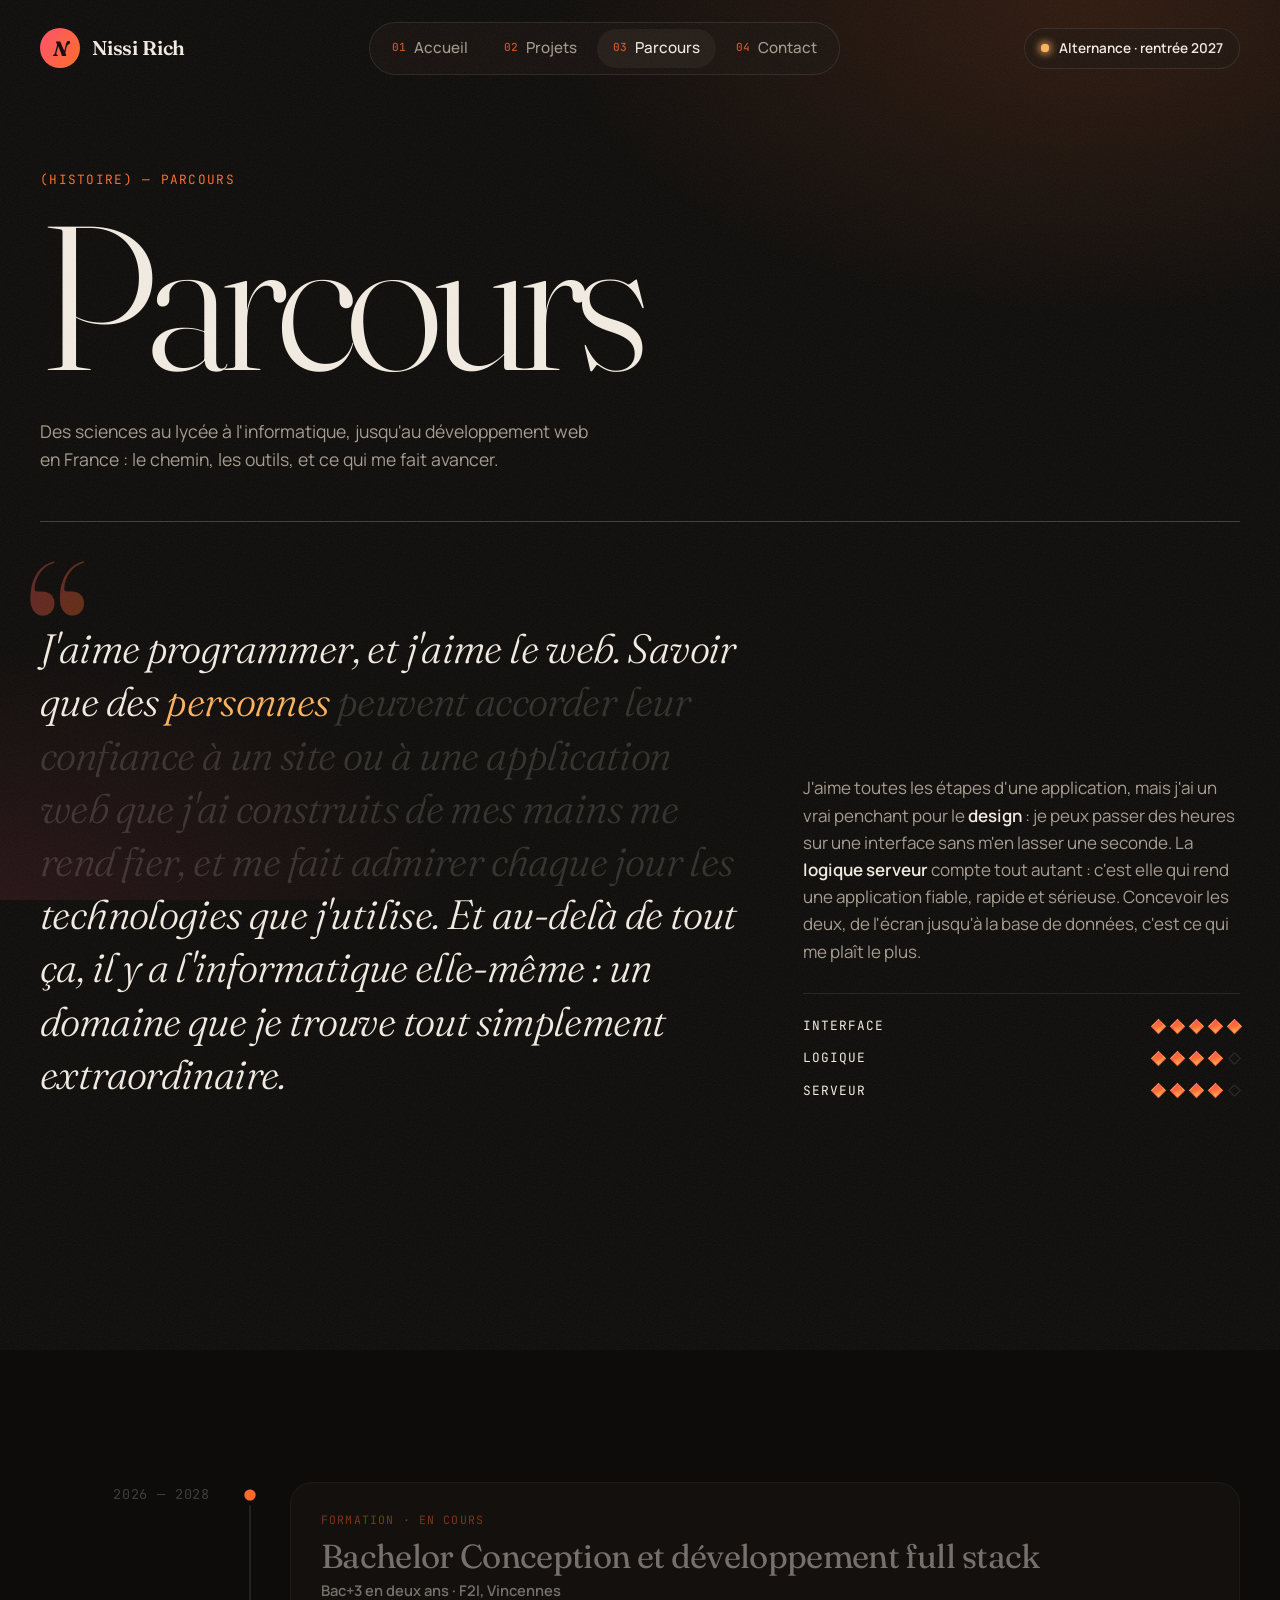
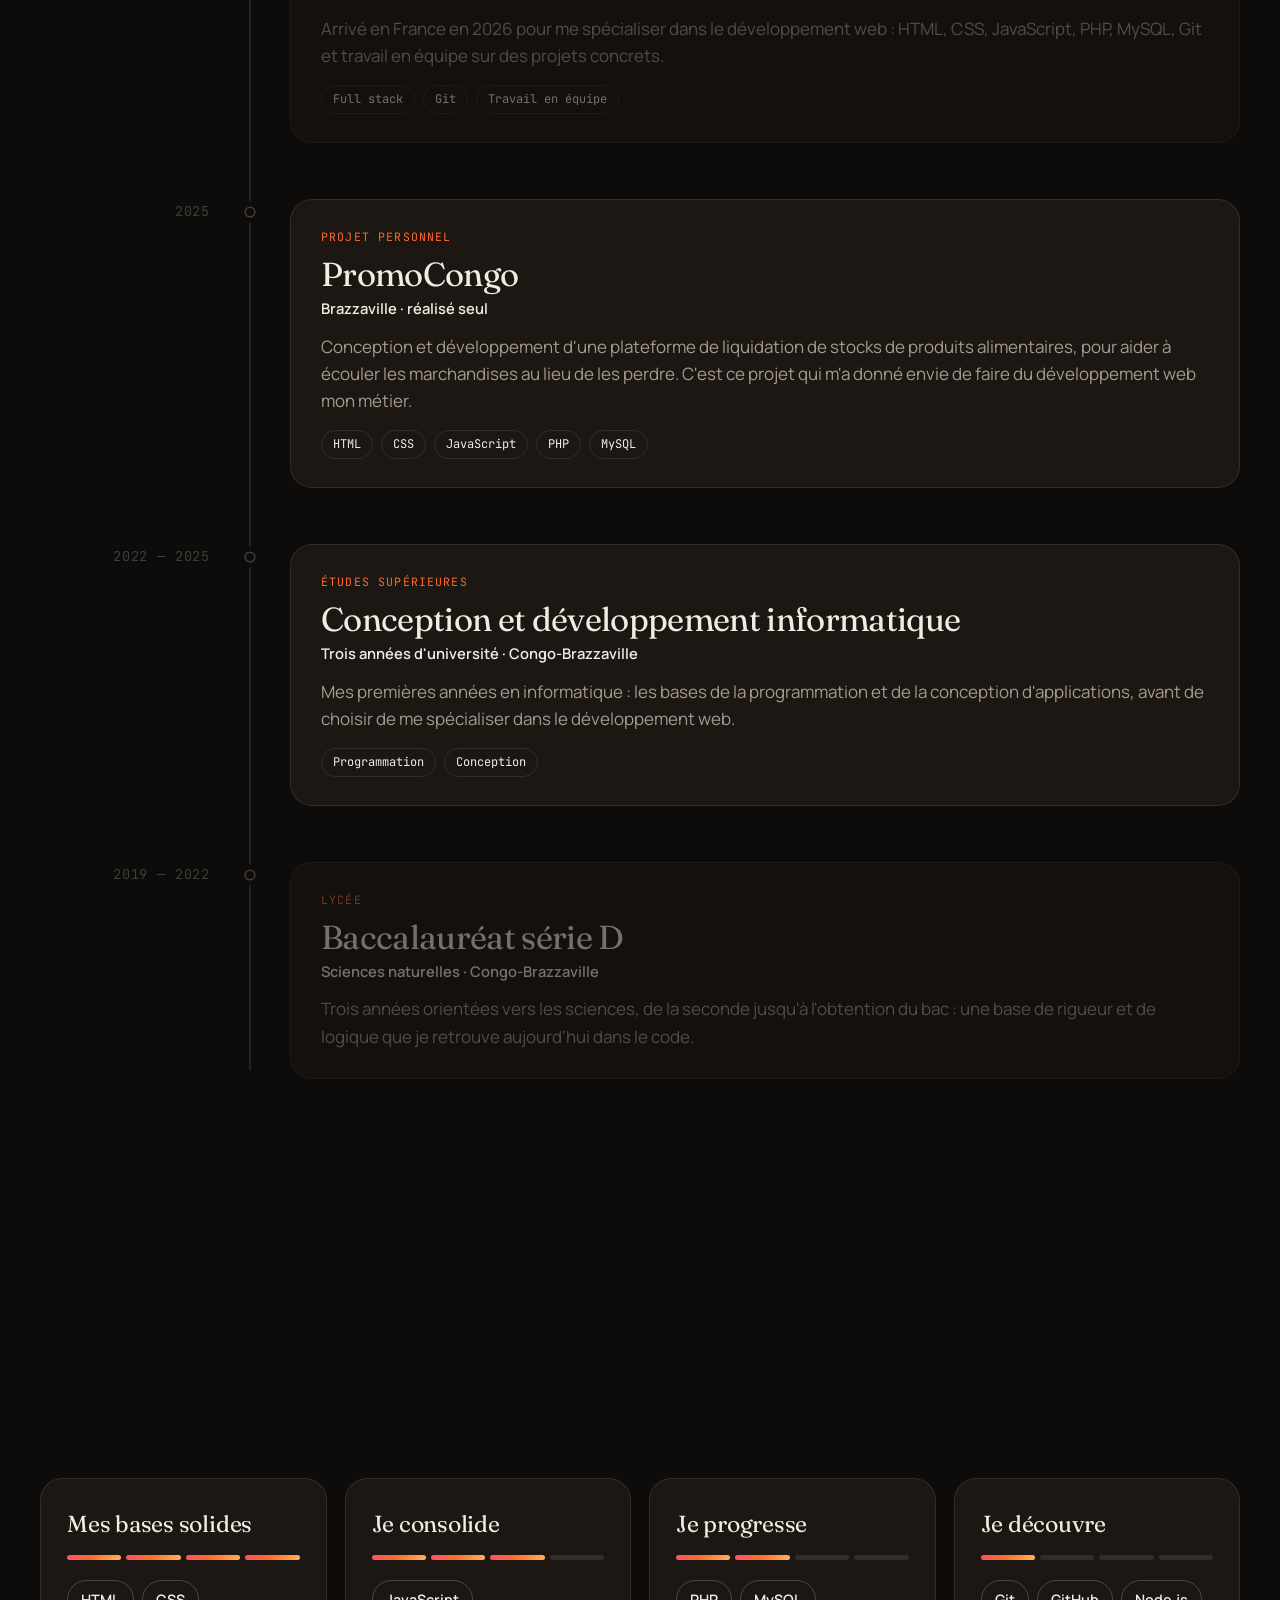
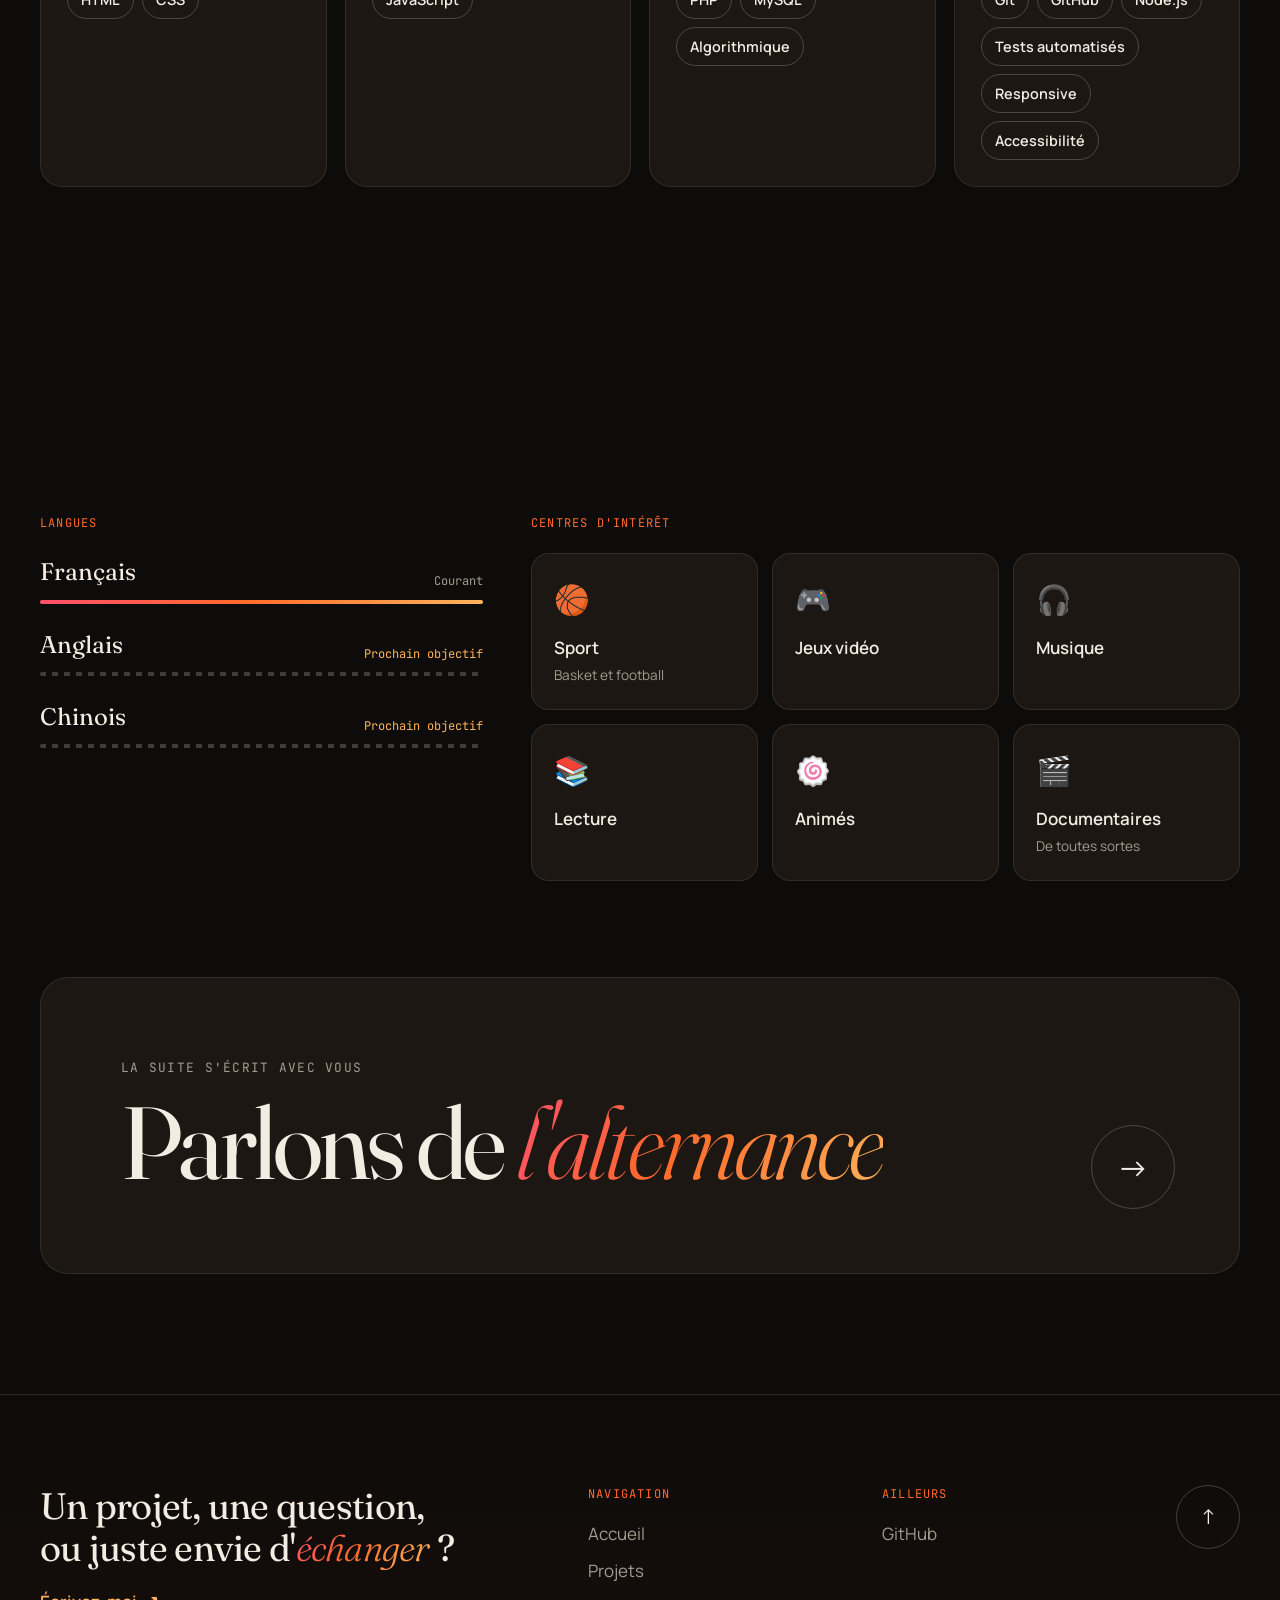
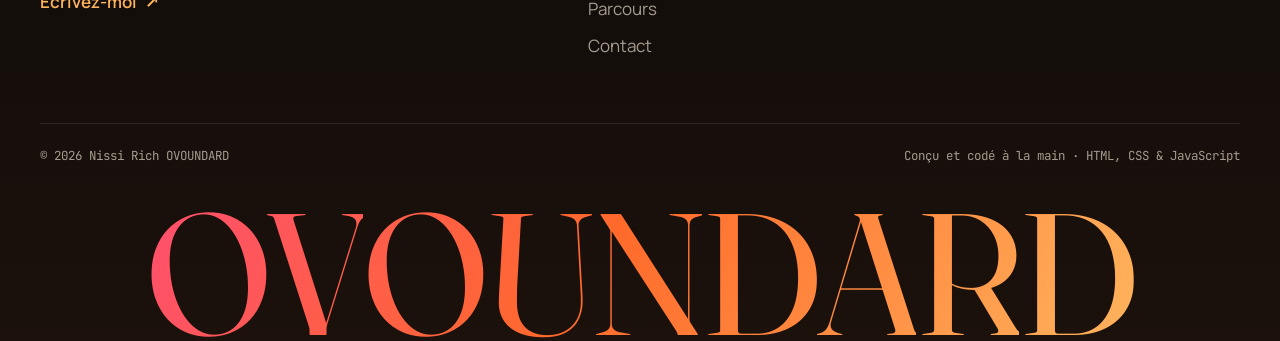
==== parcours.html @ 78098543 "ajout de la page parcours avec manifeste, frise animée et boîte à outils" ====
<!DOCTYPE html>
<html lang="fr">
<head>
  <meta charset="UTF-8">
  <meta name="viewport" content="width=device-width, initial-scale=1.0">
  <title>Parcours – Nissi Rich OVOUNDARD</title>
  <meta name="description" content="Le parcours de Nissi Rich OVOUNDARD, développeur full stack en formation : formation, compétences et centres d'intérêt.">
  <meta name="theme-color" content="#0e0c0a">

  <!-- Polices : Fraunces (titres), Manrope (texte), JetBrains Mono (détails "code") -->
  <link rel="preconnect" href="https://fonts.googleapis.com">
  <link rel="preconnect" href="https://fonts.gstatic.com" crossorigin>
  <link href="https://fonts.googleapis.com/css2?family=Fraunces:ital,opsz,wght@0,9..144,300..800;1,9..144,300..800&family=JetBrains+Mono:wght@400;500&family=Manrope:wght@400;500;600;700&display=swap" rel="stylesheet">

  <link rel="stylesheet" href="css/style.css">
  <!-- Styles propres à cette page -->
  <link rel="stylesheet" href="css/parcours.css">
  <!-- defer : le script attend que la page soit construite avant de s'exécuter -->
  <script src="js/main.js" defer></script>
  <!-- Effets propres à cette page -->
  <script src="js/parcours.js" defer></script>
</head>
<body>

  <!-- ===== NAVIGATION ===== -->
  <header class="site-nav">
    <div class="container nav-inner">

      <!-- Logo : chaque lettre a son propre délai (--i) pour l'effet de roulement -->
      <a href="index.html" class="logo" aria-label="Nissi Rich OVOUNDARD, accueil">
        <span class="logo-mark" aria-hidden="true">N</span>
        <span class="logo-text" aria-hidden="true">
          <span style="--i: 0">N</span><span style="--i: 1">i</span><span style="--i: 2">s</span><span style="--i: 3">s</span><span style="--i: 4">i</span><span style="--i: 5">&nbsp;</span><span style="--i: 6">R</span><span style="--i: 7">i</span><span style="--i: 8">c</span><span style="--i: 9">h</span>
        </span>
      </a>

      <!-- Liens : ici, c'est "Parcours" qui est la page en cours -->
      <nav class="nav-links" aria-label="Navigation principale">
        <a href="index.html" class="nav-link">
          <span class="nav-num">01</span>
          <span class="nav-label"><span>Accueil</span></span>
        </a>
        <a href="projets.html" class="nav-link">
          <span class="nav-num">02</span>
          <span class="nav-label"><span>Projets</span></span>
        </a>
        <a href="parcours.html" class="nav-link" aria-current="page">
          <span class="nav-num">03</span>
          <span class="nav-label"><span>Parcours</span></span>
        </a>
        <a href="contact.html" class="nav-link">
          <span class="nav-num">04</span>
          <span class="nav-label"><span>Contact</span></span>
        </a>
      </nav>

      <!-- Badge de disponibilité -->
      <a href="contact.html" class="status-badge">
        <span class="status-dot" aria-hidden="true"></span>
        <span class="status-text">Alternance · rentrée 2027</span>
      </a>

      <!-- Bouton du menu sur téléphone (affiché seulement avec JavaScript) -->
      <button class="burger" type="button" aria-expanded="false" aria-controls="mobile-menu" aria-label="Ouvrir le menu">
        <span></span>
        <span></span>
      </button>

    </div>
  </header>

  <!-- ===== MENU MOBILE ===== -->
  <div class="mobile-menu" id="mobile-menu" hidden>
    <nav aria-label="Menu mobile">
      <ul class="mobile-links">
        <li style="--i: 0"><a href="index.html"><span>01</span>Accueil</a></li>
        <li style="--i: 1"><a href="projets.html"><span>02</span>Projets</a></li>
        <li style="--i: 2"><a href="parcours.html" aria-current="page"><span>03</span>Parcours</a></li>
        <li style="--i: 3"><a href="contact.html"><span>04</span>Contact</a></li>
      </ul>
    </nav>
    <div class="mobile-foot">
      <p>Alternance · rentrée 2027</p>
      <a href="https://github.com/r-ovoundard" target="_blank" rel="noopener">GitHub ↗</a>
    </div>
  </div>

  <main id="haut">

    <!-- ===== EN-TÊTE ===== -->
    <section class="page-head container">
      <p class="section-num">(Histoire) — Parcours</p>

      <h1 class="page-title" aria-label="Parcours">
        <span aria-hidden="true">
          <span class="flip" style="--i: 0">P</span><span class="flip" style="--i: 1">a</span><span class="flip" style="--i: 2">r</span><span class="flip" style="--i: 3">c</span><span class="flip" style="--i: 4">o</span><span class="flip" style="--i: 5">u</span><span class="flip" style="--i: 6">r</span><span class="flip" style="--i: 7">s</span>
        </span>
      </h1>

      <p class="page-intro">
        Des sciences au lycée à l'informatique, jusqu'au développement web en France :
        le chemin, les outils, et ce qui me fait avancer.
      </p>

      <div class="page-rule" aria-hidden="true"></div>
    </section>

    <!-- ===== MANIFESTE ===== -->
    <section class="manifesto container" aria-labelledby="manifesto-title">
      <h2 class="sr-only" id="manifesto-title">Pourquoi le développement</h2>

      <span class="manifesto-mark" aria-hidden="true">“</span>

      <!-- Le JS découpe ce texte en mots, qui s'allument au défilement -->
      <p class="manifesto-text" data-words>
        J'aime programmer, et j'aime le web. Savoir que des personnes peuvent accorder leur confiance
        à un site ou à une application web que j'ai construits de mes mains me rend fier, et me fait admirer
        chaque jour les technologies que j'utilise. Et au-delà de tout ça, il y a l'informatique elle-même :
        un domaine que je trouve tout simplement extraordinaire.
      </p>

      <div class="manifesto-side" data-reveal>
        <p class="manifesto-sub">
          J'aime toutes les étapes d'une application, mais j'ai un vrai penchant pour le <strong>design</strong> :
          je peux passer des heures sur une interface sans m'en lasser une seconde. La <strong>logique serveur</strong>
          compte tout autant : c'est elle qui rend une application fiable, rapide et sérieuse.
          Concevoir les deux, de l'écran jusqu'à la base de données, c'est ce qui me plaît le plus.
        </p>

        <!-- Les affinités : 5 losanges, --n = nombre de losanges pleins -->
        <ul class="affinity">
          <li style="--n: 5">
            <span class="affinity-name">Interface</span>
            <span class="affinity-scale" aria-label="5 sur 5"><i></i><i></i><i></i><i></i><i></i></span>
          </li>
          <li style="--n: 4">
            <span class="affinity-name">Logique</span>
            <span class="affinity-scale" aria-label="4 sur 5"><i></i><i></i><i></i><i></i><i></i></span>
          </li>
          <li style="--n: 4">
            <span class="affinity-name">Serveur</span>
            <span class="affinity-scale" aria-label="4 sur 5"><i></i><i></i><i></i><i></i><i></i></span>
          </li>
        </ul>
      </div>
    </section>

    <!-- ===== FRISE ===== -->
    <section class="journey container" aria-labelledby="journey-title">

      <header class="section-head" data-reveal="mask">
        <p class="section-num">(01) — Frise</p>
        <h2 class="section-title" id="journey-title">Mon <em>chemin</em></h2>
        <p class="section-sub">De la plus récente à la plus ancienne, les étapes qui m'ont mené ici.</p>
      </header>

      <!-- --fill (de 0 à 1) est mis à jour par le JS : le trait de braise se remplit -->
      <ol class="timeline">

        <li class="tl-item is-current" data-reveal>
          <span class="tl-dot" aria-hidden="true"></span>
          <p class="tl-date">2026 — 2028</p>
          <div class="tl-card">
            <p class="tl-kicker">Formation · en cours</p>
            <h3 class="tl-title">Bachelor Conception et développement full stack</h3>
            <p class="tl-place">Bac+3 en deux ans · F2I, Vincennes</p>
            <p class="tl-text">
              Arrivé en France en 2026 pour me spécialiser dans le développement web : HTML, CSS,
              JavaScript, PHP, MySQL, Git et travail en équipe sur des projets concrets.
            </p>
            <ul class="tl-tags">
              <li>Full stack</li><li>Git</li><li>Travail en équipe</li>
            </ul>
          </div>
        </li>

        <li class="tl-item" data-reveal>
          <span class="tl-dot" aria-hidden="true"></span>
          <p class="tl-date">2025</p>
          <div class="tl-card">
            <p class="tl-kicker">Projet personnel</p>
            <h3 class="tl-title">PromoCongo</h3>
            <p class="tl-place">Brazzaville · réalisé seul</p>
            <p class="tl-text">
              Conception et développement d'une plateforme de liquidation de stocks de produits alimentaires,
              pour aider à écouler les marchandises au lieu de les perdre. C'est ce projet qui m'a donné envie
              de faire du développement web mon métier.
            </p>
            <ul class="tl-tags">
              <li>HTML</li><li>CSS</li><li>JavaScript</li><li>PHP</li><li>MySQL</li>
            </ul>
          </div>
        </li>

        <li class="tl-item" data-reveal>
          <span class="tl-dot" aria-hidden="true"></span>
          <p class="tl-date">2022 — 2025</p>
          <div class="tl-card">
            <p class="tl-kicker">Études supérieures</p>
            <h3 class="tl-title">Conception et développement informatique</h3>
            <p class="tl-place">Trois années d'université · Congo-Brazzaville</p>
            <p class="tl-text">
              Mes premières années en informatique : les bases de la programmation et de la conception
              d'applications, avant de choisir de me spécialiser dans le développement web.
            </p>
            <ul class="tl-tags">
              <li>Programmation</li><li>Conception</li>
            </ul>
          </div>
        </li>

        <li class="tl-item" data-reveal>
          <span class="tl-dot" aria-hidden="true"></span>
          <p class="tl-date">2019 — 2022</p>
          <div class="tl-card">
            <p class="tl-kicker">Lycée</p>
            <h3 class="tl-title">Baccalauréat série D</h3>
            <p class="tl-place">Sciences naturelles · Congo-Brazzaville</p>
            <p class="tl-text">
              Trois années orientées vers les sciences, de la seconde jusqu'à l'obtention du bac :
              une base de rigueur et de logique que je retrouve aujourd'hui dans le code.
            </p>
          </div>
        </li>

      </ol>
    </section>

    <!-- ===== BOÎTE À OUTILS ===== -->
    <section class="toolbox container" aria-labelledby="toolbox-title">

      <header class="section-head" data-reveal="mask">
        <p class="section-num">(02) — Boîte à outils</p>
        <h2 class="section-title" id="toolbox-title">Ce que j'<em>apprends</em></h2>
        <p class="section-sub">
          J'apprends chaque jour : ici, j'ai découvert des pratiques et des outils que je n'utilisais pas avant,
          et je les adopte un à un.
        </p>
      </header>

      <!-- --lvl : de 4 (bases solides) à 1 (je découvre) -->
      <div class="levels" data-reveal-group>
        <article class="level" style="--lvl: 4" data-reveal>
          <div class="level-head">
            <h3>Mes bases solides</h3>
            <span class="gauge" aria-hidden="true"><i></i><i></i><i></i><i></i></span>
          </div>
          <ul class="chips-list">
            <li>HTML</li><li>CSS</li>
          </ul>
        </article>

        <article class="level" style="--lvl: 3" data-reveal>
          <div class="level-head">
            <h3>Je consolide</h3>
            <span class="gauge" aria-hidden="true"><i></i><i></i><i></i><i></i></span>
          </div>
          <ul class="chips-list">
            <li>JavaScript</li>
          </ul>
        </article>

        <article class="level" style="--lvl: 2" data-reveal>
          <div class="level-head">
            <h3>Je progresse</h3>
            <span class="gauge" aria-hidden="true"><i></i><i></i><i></i><i></i></span>
          </div>
          <ul class="chips-list">
            <li>PHP</li><li>MySQL</li><li>Algorithmique</li>
          </ul>
        </article>

        <article class="level" style="--lvl: 1" data-reveal>
          <div class="level-head">
            <h3>Je découvre</h3>
            <span class="gauge" aria-hidden="true"><i></i><i></i><i></i><i></i></span>
          </div>
          <ul class="chips-list">
            <li>Git</li><li>GitHub</li><li>Node.js</li><li>Tests automatisés</li><li>Responsive</li><li>Accessibilité</li>
          </ul>
        </article>
      </div>
    </section>

    <!-- ===== EN DEHORS DU CODE ===== -->
    <section class="offcode container" aria-labelledby="offcode-title">

      <header class="section-head" data-reveal="mask">
        <p class="section-num">(03) — En dehors du code</p>
        <h2 class="section-title" id="offcode-title">Et <em>sinon</em> ?</h2>
      </header>

      <div class="offcode-grid">

        <!-- Langues -->
        <div class="langs" data-reveal>
          <h3 class="offcode-label">Langues</h3>
          <ul>
            <li class="lang">
              <span class="lang-name">Français</span>
              <span class="lang-level">Courant</span>
              <span class="lang-bar" style="--v: 1" aria-hidden="true"></span>
            </li>
            <li class="lang is-goal">
              <span class="lang-name">Anglais</span>
              <span class="lang-level">Prochain objectif</span>
              <span class="lang-bar" style="--v: 0" aria-hidden="true"></span>
            </li>
            <li class="lang is-goal">
              <span class="lang-name">Chinois</span>
              <span class="lang-level">Prochain objectif</span>
              <span class="lang-bar" style="--v: 0" aria-hidden="true"></span>
            </li>
          </ul>
        </div>

        <!-- Centres d'intérêt -->
        <div class="interests">
          <h3 class="offcode-label" data-reveal>Centres d'intérêt</h3>
          <ul class="interest-grid" data-reveal-group>
            <li class="interest" data-reveal><span class="interest-icon" aria-hidden="true">🏀</span><strong>Sport</strong><span>Basket et football</span></li>
            <li class="interest" data-reveal><span class="interest-icon" aria-hidden="true">🎮</span><strong>Jeux vidéo</strong></li>
            <li class="interest" data-reveal><span class="interest-icon" aria-hidden="true">🎧</span><strong>Musique</strong></li>
            <li class="interest" data-reveal><span class="interest-icon" aria-hidden="true">📚</span><strong>Lecture</strong></li>
            <li class="interest" data-reveal><span class="interest-icon" aria-hidden="true">🍥</span><strong>Animés</strong></li>
            <li class="interest" data-reveal><span class="interest-icon" aria-hidden="true">🎬</span><strong>Documentaires</strong><span>De toutes sortes</span></li>
          </ul>
        </div>

      </div>

      <!-- Appel au contact (même bloc que l'accueil) -->
      <a href="contact.html" class="cta" data-cursor="Écrire" data-reveal>
        <span class="cta-kicker">La suite s'écrit avec vous</span>
        <span class="cta-title">Parlons de <em>l'alternance</em></span>
        <span class="cta-arrow" aria-hidden="true">→</span>
      </a>

    </section>

  </main>

  <!-- ===== PIED DE PAGE ===== -->
  <footer class="site-footer">
    <div class="container">

      <div class="footer-top" data-reveal>
        <div class="footer-intro">
          <p class="footer-lead">Un projet, une question,<br>ou juste envie d'<em>échanger</em> ?</p>
          <a href="contact.html" class="project-link">Écrivez-moi <span aria-hidden="true">↗</span></a>
        </div>

        <nav class="footer-col" aria-label="Plan du site">
          <h3>Navigation</h3>
          <ul>
            <li><a href="index.html">Accueil</a></li>
            <li><a href="projets.html">Projets</a></li>
            <li><a href="parcours.html">Parcours</a></li>
            <li><a href="contact.html">Contact</a></li>
          </ul>
        </nav>

        <div class="footer-col">
          <h3>Ailleurs</h3>
          <ul>
            <li><a href="https://github.com/r-ovoundard" target="_blank" rel="noopener">GitHub</a></li>
            <!-- Quand tu auras un LinkedIn, ajoute une ligne comme celle-ci :
            <li><a href="https://www.linkedin.com/in/TON-PROFIL" target="_blank" rel="noopener">LinkedIn</a></li>
            -->
          </ul>
        </div>

        <!-- Sur cette page, le haut s'appelle #haut (le #accueil est sur l'accueil) -->
        <a href="#haut" class="to-top" aria-label="Revenir en haut de la page">
          <span aria-hidden="true">↑</span>
        </a>
      </div>

      <div class="footer-bottom">
        <p>© 2026 Nissi Rich OVOUNDARD</p>
        <p>Conçu et codé à la main · HTML, CSS &amp; JavaScript</p>
      </div>

    </div>

    <!-- Le nom géant : une lettre par span, pour les faire surgir une par une -->
    <p class="footer-giant" aria-hidden="true">
      <span style="--i: 0">O</span><span style="--i: 1">v</span><span style="--i: 2">o</span><span style="--i: 3">u</span><span style="--i: 4">n</span><span style="--i: 5">d</span><span style="--i: 6">a</span><span style="--i: 7">r</span><span style="--i: 8">d</span>
    </p>
  </footer>

</body>
</html>
---- css/style.css ----
/* =========================================================
   VARIABLES – thème "Braise"
   Toutes les couleurs et réglages du site sont ici.
   ========================================================= */
:root {
  /* Fonds : un noir chaud, presque chocolat */
  --bg:        #0e0c0a;
  --bg-soft:   #16120f;
  --surface:   #1c1713;
  --surface-2: #241d18;

  /* Lignes et bordures, en crème transparent */
  --line:        rgba(243, 236, 226, 0.10);
  --line-strong: rgba(243, 236, 226, 0.22);

  /* Texte : crème plutôt que blanc pur, plus doux pour les yeux */
  --text:  #f3ece2;
  --muted: #a59b8f;

  /* Accents : la braise */
  --rose:  #ff4f6d;
  --ember: #ff6a2b;
  --amber: #ffb35c;
  --gradient: linear-gradient(120deg, var(--rose), var(--ember) 45%, var(--amber));

  /* Polices */
  --font-display: 'Fraunces', Georgia, serif;
  --font-body:    'Manrope', system-ui, sans-serif;
  --font-mono:    'JetBrains Mono', ui-monospace, monospace;

  /* Mouvements */
  --ease-out:    cubic-bezier(0.16, 1, 0.3, 1);    /* départ vif, arrivée très douce */
  --ease-spring: cubic-bezier(0.34, 1.56, 0.64, 1); /* léger rebond */

  /* Mise en page */
  --radius: 22px;
  --max:    1200px;
}

/* =========================================================
   BASE
   ========================================================= */
*,
*::before,
*::after {
  box-sizing: border-box;
  margin: 0;
  padding: 0;
}

html {
  scroll-behavior: smooth; /* défilement doux vers les sections */
  scrollbar-color: var(--surface-2) var(--bg);
  -webkit-text-size-adjust: 100%;
}

body {
  min-height: 100vh;
  /* Deux lueurs de braise dans les coins */
  background:
    radial-gradient(60% 50% at 85% 0%, rgba(255, 106, 43, 0.14), transparent 70%),
    radial-gradient(50% 40% at 0% 100%, rgba(255, 79, 109, 0.10), transparent 70%),
    var(--bg);
  background-attachment: fixed;
  color: var(--text);
  font-family: var(--font-body);
  font-size: 1.0625rem;
  line-height: 1.6;
  overflow-x: clip;
  -webkit-font-smoothing: antialiased;
}

img {
  display: block;
  max-width: 100%;
}

a {
  color: inherit;
  text-decoration: none;
}

button {
  font: inherit;
  color: inherit;
}

/* Texte sélectionné à la souris : couleur braise */
::selection {
  background: var(--ember);
  color: var(--bg);
}

/* Contour visible au clavier (accessibilité) */
:focus-visible {
  outline: 2px solid var(--amber);
  outline-offset: 4px;
  border-radius: 6px;
}

/* Barre de défilement (Chrome / Edge) */
::-webkit-scrollbar {
  width: 10px;
}

::-webkit-scrollbar-track {
  background: var(--bg);
}

::-webkit-scrollbar-thumb {
  border: 2px solid var(--bg);
  border-radius: 999px;
  background: var(--surface-2);
}

/* =========================================================
   GRAIN DE PELLICULE
   Un bruit généré en SVG, posé sur toute la page,
   qui "saute" en continu comme un vieux film.
   ========================================================= */
@keyframes grain {
  0%, 100% { transform: translate(0, 0); }
  10%      { transform: translate(-5%, -10%); }
  30%      { transform: translate(3%, -15%); }
  50%      { transform: translate(12%, 9%); }
  70%      { transform: translate(9%, 4%); }
  90%      { transform: translate(-1%, 7%); }
}

body::before {
  content: "";
  position: fixed;
  inset: -50%;
  z-index: 200;
  pointer-events: none; /* ne bloque jamais les clics */
  background-image: url("data:image/svg+xml,%3Csvg xmlns='http://www.w3.org/2000/svg' width='160' height='160'%3E%3Cfilter id='n'%3E%3CfeTurbulence type='fractalNoise' baseFrequency='0.9' numOctaves='3' stitchTiles='stitch'/%3E%3C/filter%3E%3Crect width='100%25' height='100%25' filter='url(%23n)'/%3E%3C/svg%3E");
  opacity: 0.07;
  animation: grain 1s steps(6) infinite;
}

/* =========================================================
   OUTILS
   ========================================================= */
/* Conteneur centré, avec 24px de marge de chaque côté */
.container {
  width: min(100% - 48px, var(--max));
  margin-inline: auto;
}

/* Texte lu par les lecteurs d'écran, mais invisible à l'écran */
.sr-only {
  position: absolute;
  width: 1px;
  height: 1px;
  overflow: hidden;
  clip: rect(0 0 0 0);
  white-space: nowrap;
}

/* =========================================================
   ACCESSIBILITÉ : ANIMATIONS RÉDUITES
   Si l'utilisateur a demandé moins d'animations dans son système
   ========================================================= */
@media (prefers-reduced-motion: reduce) {
  *,
  *::before,
  *::after {
    animation-duration: 0.01ms !important;
    animation-iteration-count: 1 !important;
    transition-duration: 0.01ms !important;
    scroll-behavior: auto !important;
  }
}
/* =========================================================
   NAVIGATION – STRUCTURE
   ========================================================= */
:root {
  --mint: #7ee0a1; /* vert "disponible", utilisé seulement pour le badge */
}

/* Le menu descend du haut au chargement */
@keyframes navIn {
  from { opacity: 0; transform: translateY(-100%); }
  to   { opacity: 1; transform: none; }
}

.site-nav {
  position: fixed;
  top: 0;
  left: 0;
  right: 0;
  z-index: 100;
  padding-block: 22px;
  border-bottom: 1px solid transparent;
  -webkit-backdrop-filter: blur(0);
  backdrop-filter: blur(0);
  animation: navIn 1s var(--ease-out) 0.1s both;
}

.nav-inner {
  display: flex;
  justify-content: space-between;
  align-items: center;
  gap: 24px;
}

/* =========================================================
   NAVIGATION – LOGO
   ========================================================= */
@keyframes gradientShift {
  from { background-position: 0% 50%; }
  to   { background-position: 100% 50%; }
}

.logo {
  display: inline-flex;
  align-items: center;
  gap: 12px;
  font-family: var(--font-display);
  font-size: 1.25rem;
  font-weight: 600;
  letter-spacing: -0.01em;
}

/* La pastille : un dégradé de braise qui ondule doucement */
.logo-mark {
  display: grid;
  place-items: center;
  width: 40px;
  height: 40px;
  border-radius: 50%;
  background: var(--gradient);
  background-size: 200% 200%;
  color: var(--bg);
  font-size: 1.3rem;
  font-style: italic;
  font-weight: 700;
  animation: gradientShift 6s ease-in-out infinite alternate;
  transition: transform 0.6s var(--ease-spring);
}

.logo:hover .logo-mark {
  transform: rotate(-12deg) scale(1.08);
}

/* Effet de roulement : une copie ambre de chaque lettre est cachée
   juste en dessous (text-shadow). Au survol, la lettre monte :
   la copie prend sa place. */
.logo-text {
  display: inline-flex;
  height: 1.2em;
  overflow: hidden;
  line-height: 1.2;
}

.logo-text span {
  display: inline-block;
  text-shadow: 0 1.2em 0 var(--amber);
  transition: transform 0.55s var(--ease-out);
  transition-delay: calc(var(--i) * 28ms); /* les lettres partent l'une après l'autre */
}

.logo:hover .logo-text span {
  transform: translateY(-1.2em);
}

/* =========================================================
   NAVIGATION – LIENS
   ========================================================= */
.nav-links {
  display: flex;
  gap: 4px;
  padding: 6px;
  border: 1px solid var(--line);
  border-radius: 999px;
  background: rgba(28, 23, 19, 0.5);
  -webkit-backdrop-filter: blur(10px);
  backdrop-filter: blur(10px);
}

.nav-link {
  display: inline-flex;
  align-items: center;
  gap: 8px;
  padding: 8px 16px;
  border-radius: 999px;
  color: var(--muted);
  font-size: 0.95rem;
  font-weight: 500;
  transition: background 0.3s;
}

/* Le petit numéro, en police de code */
.nav-num {
  color: var(--ember);
  font-family: var(--font-mono);
  font-size: 0.7rem;
  opacity: 0.75;
}

/* Même effet de roulement que le logo, sur le mot entier */
.nav-label {
  display: inline-block;
  height: 1.5em;
  overflow: hidden;
  line-height: 1.5;
}

.nav-label span {
  display: block;
  text-shadow: 0 1.5em 0 var(--text);
  transition: transform 0.5s var(--ease-out);
}

.nav-link:hover .nav-label span {
  transform: translateY(-1.5em);
}

/* La page en cours */
.nav-link[aria-current="page"] {
  background: var(--surface-2);
  color: var(--text);
}

/* =========================================================
   NAVIGATION – BADGE "DISPONIBLE"
   ========================================================= */
/* Une onde qui part du point, comme un signal radar */
@keyframes ping {
  from { transform: scale(1); opacity: 0.8; }
  to   { transform: scale(3); opacity: 0; }
}

.status-badge {
  display: inline-flex;
  align-items: center;
  gap: 10px;
  padding: 9px 16px;
  border: 1px solid var(--line);
  border-radius: 999px;
  background: rgba(28, 23, 19, 0.5);
  font-size: 0.85rem;
  font-weight: 600;
  transition: border-color 0.4s, transform 0.4s var(--ease-spring);
}

.status-badge:hover {
  border-color: var(--mint);
  transform: translateY(-2px);
}

.status-dot {
  position: relative;
  width: 8px;
  height: 8px;
  border-radius: 50%;
  background: var(--mint);
  box-shadow: 0 0 10px var(--mint);
}

.status-dot::after {
  content: "";
  position: absolute;
  inset: 0;
  border-radius: 50%;
  background: var(--mint);
  animation: ping 1.8s var(--ease-out) infinite;
}

/* =========================================================
   NAVIGATION – BARRE DE VERRE AU DÉFILEMENT
   Nouveauté du CSS : l'animation avance avec le défilement
   de la page (scroll()) au lieu du temps.
   Sur les 200 premiers pixels, le menu devient du verre dépoli.
   ========================================================= */
@keyframes navSolid {
  to {
    padding-block: 12px;
    border-bottom-color: var(--line);
    background: rgba(14, 12, 10, 0.75);
    -webkit-backdrop-filter: blur(16px);
    backdrop-filter: blur(16px);
  }
}

@supports (animation-timeline: scroll()) {
  .site-nav {
    animation: navIn 1s var(--ease-out) 0.1s both, navSolid linear both;
    animation-timeline: auto, scroll();
    animation-range: normal, 0 200px;
  }
}

/* Navigateurs qui ne connaissent pas encore cette nouveauté :
   le menu est directement en verre dépoli */
@supports not (animation-timeline: scroll()) {
  .site-nav {
    border-bottom-color: var(--line);
    background: rgba(14, 12, 10, 0.75);
    -webkit-backdrop-filter: blur(16px);
    backdrop-filter: blur(16px);
  }
}

/* =========================================================
   NAVIGATION – PETITS ÉCRANS (provisoire)
   Le vrai menu burger arrivera à l'étape 11.
   ========================================================= */


@media (max-width: 520px) {
  .status-text {
    display: none; /* on garde seulement le point vert */
  }

  .status-badge {
    padding: 11px;
  }
}
/* =========================================================
   HÉROS – ANIMATIONS
   ========================================================= */
/* Apparition : monte en sortant du flou */
@keyframes heroFade {
  from { opacity: 0; transform: translateY(24px); filter: blur(6px); }
  to   { opacity: 1; transform: none; filter: none; }
}

/* Une ligne du titre sort de sa "fente" */
@keyframes lineUp {
  from { transform: translateY(110%) rotate(5deg); }
  to   { transform: none; }
}

/* Un trait qui se dessine de gauche à droite */
@keyframes lineGrow {
  from { transform: scaleX(0); }
}

/* La machine à écrire : la largeur grandit caractère par caractère */
@keyframes typing {
  to { width: 33ch; } /* 33 = nombre de caractères de la phrase */
}

@keyframes blink {
  50% { opacity: 0; }
}

/* =========================================================
   HÉROS – STRUCTURE
   ========================================================= */
.hero {
  position: relative;
  display: flex;
  align-items: center;
  min-height: 100svh; /* toute la hauteur de l'écran */
  padding: 140px 0 100px;
}

.hero-inner {
  position: relative;
  z-index: 1;
}

/* Petite étiquette "Portfolio — 2026" */
.hero-kicker {
  display: inline-flex;
  align-items: center;
  gap: 14px;
  margin-bottom: 28px;
  color: var(--muted);
  font-family: var(--font-mono);
  font-size: 0.8rem;
  letter-spacing: 0.12em;
  text-transform: uppercase;
  animation: heroFade 0.9s var(--ease-out) 0.3s both;
}

.kicker-line {
  width: 48px;
  height: 1px;
  background: var(--gradient);
  transform-origin: left;
  animation: lineGrow 1s var(--ease-out) 0.5s both;
}

/* =========================================================
   HÉROS – LE NOM GÉANT
   ========================================================= */
.hero-title {
  font-family: var(--font-display);
  font-size: clamp(3.4rem, 11vw, 9.5rem); /* s'adapte à la largeur de l'écran */
  font-weight: 400;
  font-variation-settings: "opsz" 144;    /* version "grand titre" de la police */
  line-height: 0.95;
  letter-spacing: -0.035em;
}

/* La "fente" : ce qui dépasse est caché */
.hero-title .line {
  display: block;
  overflow: hidden;
  padding-bottom: 0.06em; /* ne coupe pas le bas des lettres */
}

.hero-title .line > span {
  display: inline-block;
  transform-origin: left bottom;
  animation: lineUp 1.2s var(--ease-out) both;
  animation-delay: calc(0.45s + var(--d) * 0.14s); /* la 2e ligne arrive juste après */
}

/* Effet "magazine" : la 2e ligne est décalée vers la droite */
.hero-title .line:nth-child(2) {
  padding-left: clamp(0px, 8vw, 140px);
}

/* "Ovoundard" : italique fin, avec un dégradé de braise qui ondule */
.hero-title .accent {
  padding-right: 0.08em; /* l'italique déborde un peu à droite */
  background: var(--gradient);
  background-size: 200% 100%;
  -webkit-background-clip: text;
  background-clip: text;
  color: transparent;
  font-style: italic;
  font-weight: 300;
  animation: lineUp 1.2s var(--ease-out) both, gradientShift 5s ease-in-out infinite alternate;
  animation-delay: calc(0.45s + var(--d) * 0.14s), 1.6s;
}

/* =========================================================
   HÉROS – LA PHRASE TAPÉE
   ========================================================= */
.hero-typed {
  display: flex;
  align-items: center;
  gap: 10px;
  margin-top: 28px;
  color: var(--muted);
  font-family: var(--font-mono);
  font-size: clamp(0.95rem, 1.6vw, 1.1rem);
  animation: heroFade 0.8s var(--ease-out) 1.1s both;
}

.prompt {
  color: var(--ember);
}

.typed {
  display: inline-flex;
  align-items: center;
}

/* Le texte est caché (largeur 0), puis révélé caractère par caractère :
   steps(33) = 33 sauts, un par caractère (police à chasse fixe) */
.typed-text {
  display: inline-block;
  width: 0;
  overflow: hidden;
  white-space: nowrap;
  animation: typing 2.2s steps(33) 1.6s forwards;
}

.caret {
  display: inline-block;
  width: 0.6ch;
  height: 1.2em;
  margin-left: 2px;
  background: var(--amber);
  animation: blink 1s steps(1) infinite;
}

/* =========================================================
   HÉROS – PRÉSENTATION
   ========================================================= */
.hero-intro {
  max-width: 580px;
  margin-top: 24px;
  color: var(--muted);
  font-size: 1.1rem;
  animation: heroFade 0.9s var(--ease-out) 1.3s both;
}

.hero-intro strong {
  color: var(--text);
  font-weight: 600;
}

/* =========================================================
   BOUTONS (réutilisés sur tout le site)
   ========================================================= */
.hero-actions {
  display: flex;
  flex-wrap: wrap;
  gap: 14px;
  margin-top: 40px;
  animation: heroFade 0.9s var(--ease-out) 1.5s both;
}

.btn {
  position: relative;
  display: inline-flex;
  align-items: center;
  gap: 14px;
  overflow: hidden;
  isolation: isolate; /* le remplissage reste derrière le texte */
  border-radius: 999px;
  font-weight: 600;
  transition: transform 0.5s var(--ease-spring), border-color 0.4s, color 0.4s;
}

.btn:active {
  transform: scale(0.97);
}

/* --- Bouton principal : crème, rempli de braise au survol --- */
.btn-primary {
  padding: 8px 8px 8px 26px;
  background: var(--text);
  color: var(--bg);
}

.btn-primary::before {
  content: "";
  position: absolute;
  inset: 0;
  z-index: -1;
  background: var(--gradient);
  transform: scaleX(0);
  transform-origin: right; /* repart vers la droite quand la souris s'en va */
  transition: transform 0.6s var(--ease-out);
}

.btn-primary:hover::before {
  transform: scaleX(1);
  transform-origin: left;  /* arrive par la gauche */
}

/* Le rond de la flèche : deux flèches, l'une remplace l'autre */
.btn-arrow {
  position: relative;
  display: grid;
  place-items: center;
  width: 40px;
  height: 40px;
  overflow: hidden;
  border-radius: 50%;
  background: var(--bg);
  color: var(--text);
}

.btn-arrow span {
  position: absolute;
  transition: transform 0.5s var(--ease-out);
}

.btn-arrow span:last-child {
  transform: translateX(-160%); /* la 2e attend, cachée à gauche */
}

.btn-primary:hover .btn-arrow span:first-child {
  transform: translateX(160%);  /* la 1re part à droite */
}

.btn-primary:hover .btn-arrow span:last-child {
  transform: none;              /* la 2e arrive */
}

/* --- Bouton secondaire : contour, devient ambre --- */
.btn-ghost {
  padding: 15px 24px 15px 26px;
  border: 1px solid var(--line-strong);
  color: var(--text);
}

.btn-ghost:hover {
  border-color: var(--amber);
  color: var(--amber);
}

.btn-icon {
  display: inline-block;
  transition: transform 0.5s var(--ease-spring);
}

.btn-ghost:hover .btn-icon {
  transform: rotate(45deg); /* ↗ devient → */
}
/* =========================================================
   HÉROS – DÉCOR
   ========================================================= */
.hero {
  overflow: hidden; /* la sphère et les étincelles ne débordent pas */
}

.hero-decor {
  position: absolute;
  inset: 0;
  z-index: 0;
  overflow: hidden;
  pointer-events: none;
}

/* =========================================================
   HÉROS – LE CŒUR DE BRAISE
   Trois lueurs décalées dans un même cercle, très floutées.
   Comme elles ne sont pas centrées, la rotation les fait bouger.
   ========================================================= */
@keyframes orbIn {
  from { opacity: 0; transform: translateY(-50%) scale(0.6); }
  to   { opacity: 1; transform: translateY(-50%) scale(1); }
}

@keyframes breathe {
  from { transform: translateY(-50%) scale(1) rotate(0deg); }
  to   { transform: translateY(-53%) scale(1.08) rotate(25deg); }
}

.hero-orb {
  position: absolute;
  top: 50%;
  right: -8%;
  width: min(62vw, 720px);
  aspect-ratio: 1;
  border-radius: 50%;
  background:
    radial-gradient(circle at 35% 35%, rgba(255, 179, 92, 0.55), transparent 55%),
    radial-gradient(circle at 65% 62%, rgba(255, 79, 109, 0.45), transparent 60%),
    radial-gradient(circle, rgba(255, 106, 43, 0.35), transparent 70%);
  filter: blur(40px);
  /* s'allume, PUIS respire en boucle (le 2e démarre quand le 1er finit) */
  animation:
    orbIn 2s ease-out 0.2s both,
    breathe 9s ease-in-out 2.2s infinite alternate;
}

/* =========================================================
   HÉROS – LES ÉTINCELLES
   ========================================================= */
@keyframes rise {
  0%   { transform: translate(0, 0); opacity: 0; }
  10%  { opacity: 1; }
  50%  { transform: translate(22px, -40vh); }   /* ondule vers la droite… */
  100% { transform: translate(-16px, -85vh); opacity: 0; } /* …puis vers la gauche et s'éteint */
}

.sparks span {
  position: absolute;
  bottom: -10px;
  left: var(--x);
  width: var(--s);
  height: var(--s);
  border-radius: 50%;
  background: var(--amber);
  box-shadow: 0 0 8px var(--ember), 0 0 18px var(--ember); /* le halo lumineux */
  opacity: 0;
  animation: rise var(--t) linear var(--d) infinite;
}

/* =========================================================
   HÉROS – INFOS CLÉS
   ========================================================= */
.hero-meta {
  list-style: none;
  display: flex;
  flex-wrap: wrap;
  gap: 16px 48px;
  margin-top: 64px;
  padding-top: 24px;
  border-top: 1px solid var(--line);
  animation: heroFade 0.9s var(--ease-out) 1.7s both;
}

.hero-meta li {
  display: flex;
  flex-direction: column;
  gap: 2px;
  font-weight: 600;
}

.hero-meta span {
  color: var(--muted);
  font-family: var(--font-mono);
  font-size: 0.72rem;
  font-weight: 400;
  letter-spacing: 0.1em;
  text-transform: uppercase;
}

/* =========================================================
   HÉROS – BADGE CIRCULAIRE
   ========================================================= */
@keyframes spin {
  to { transform: rotate(360deg); }
}

@keyframes nudge {
  0%, 100% { transform: translateY(-2px); }
  50%      { transform: translateY(4px); }
}

.scroll-badge {
  position: absolute;
  /* aligné sur le bord droit du contenu, quelle que soit la largeur de l'écran */
  right: max(24px, calc((100vw - var(--max)) / 2));
  bottom: 56px;
  z-index: 2;
  display: grid;
  place-items: center;
  width: 130px;
  height: 130px;
  animation: heroFade 1s var(--ease-out) 1.9s both;
}

.badge-ring {
  position: absolute;
  inset: 0;
  width: 100%;
  height: 100%;
  animation: spin 18s linear infinite;
}

.badge-ring text {
  fill: var(--muted);
  font-family: var(--font-mono);
  font-size: 10px;
  transition: fill 0.4s;
}

.badge-arrow {
  display: grid;
  place-items: center;
  width: 54px;
  height: 54px;
  border: 1px solid var(--line-strong);
  border-radius: 50%;
  background: var(--surface);
  font-size: 1.2rem;
  transition: background 0.4s, color 0.4s, border-color 0.4s, transform 0.5s var(--ease-spring);
}

/* La flèche sautille pour inviter à descendre */
.badge-arrow {
  animation: nudge 2s ease-in-out infinite;
}

.scroll-badge:hover .badge-arrow {
  border-color: transparent;
  background: var(--ember);
  color: var(--bg);
}

.scroll-badge:hover .badge-ring text {
  fill: var(--amber);
}

/* =========================================================
   HÉROS – PETITS ÉCRANS
   ========================================================= */
@media (max-width: 760px) {
  .hero-orb {
    top: 30%;
    right: -40%;
    width: 120vw;
  }

  .scroll-badge {
    display: none; /* il gênerait la lecture sur un petit écran */
  }

  .hero-meta {
    gap: 16px 32px;
  }
}
/* =========================================================
   COMPÉTENCES – DEUX BANDES QUI SE CROISENT
   ========================================================= */
/* Glisse d'exactement une liste : la copie prend la place de l'originale */
@keyframes marquee {
  to { transform: translateX(-50%); }
}

.skills {
  position: relative;
  padding: 90px 0;
  overflow: hidden; /* coupe les bouts des bandes inclinées */
}

/* Une bande : un peu plus large que l'écran, pour que l'inclinaison
   ne laisse pas voir ses extrémités */
.marquee {
  position: relative;
  display: flex;
  width: 110%;
  margin-left: -5%;
  padding-block: 18px;
  overflow: hidden;
}

.marquee-track {
  display: flex;
  width: max-content;
  animation: marquee 32s linear infinite;
}

/* Au survol, la bande s'arrête pour qu'on puisse lire */
.marquee:hover .marquee-track {
  animation-play-state: paused;
}

.marquee-group {
  list-style: none;
  display: flex;
  flex-shrink: 0;
}

/* Chaque mot, suivi d'une étoile ✦ */
.marquee-group li {
  display: flex;
  align-items: center;
  gap: 36px;
  padding-right: 36px; /* même espace partout, y compris au raccord */
  font-family: var(--font-display);
  font-size: clamp(1.6rem, 4vw, 3rem);
  line-height: 1.1;
  white-space: nowrap;
}

.marquee-group li::after {
  content: "✦";
  font-size: 0.55em;
  font-style: normal;
}

/* =========================================================
   COMPÉTENCES – BANDE DE BRAISE (techniques)
   ========================================================= */
.marquee-main {
  z-index: 2;
  background: var(--gradient);
  box-shadow: 0 20px 60px rgba(255, 106, 43, 0.25); /* elle "éclaire" la page */
  color: var(--bg);
  transform: rotate(-3deg);
}

.marquee-main li {
  font-style: italic;
  font-weight: 400;
}

/* =========================================================
   COMPÉTENCES – BANDE SOMBRE (qualités)
   ========================================================= */
.marquee-alt {
  z-index: 1;
  margin-top: -34px; /* passe sous la bande de braise : effet X */
  border-block: 1px solid var(--line);
  background: var(--bg-soft);
  transform: rotate(2deg);
}

.marquee-alt .marquee-track {
  animation-duration: 40s;
  animation-direction: reverse; /* défile dans l'autre sens */
}

/* Lettres évidées : seulement le contour */
.marquee-alt li {
  color: transparent;
  -webkit-text-stroke: 1px var(--line-strong);
  font-family: var(--font-body);
  font-weight: 800;
  letter-spacing: 0.02em;
  text-transform: uppercase;
  transition: color 0.4s, -webkit-text-stroke-color 0.4s;
}

/* Au survol, le mot s'allume */
.marquee-alt li:hover {
  color: var(--amber);
  -webkit-text-stroke-color: var(--amber);
}

.marquee-alt li::after {
  color: var(--ember);
  -webkit-text-stroke: 0;
}
/* =========================================================
   EN-TÊTE DE SECTION (réutilisé sur tout le site)
   ========================================================= */
.section-head {
  max-width: 720px;
}

.section-num {
  margin-bottom: 14px;
  color: var(--ember);
  font-family: var(--font-mono);
  font-size: 0.8rem;
  letter-spacing: 0.1em;
  text-transform: uppercase;
}

.section-title {
  font-family: var(--font-display);
  font-size: clamp(2.4rem, 6vw, 4.8rem);
  font-weight: 400;
  line-height: 1;
  letter-spacing: -0.03em;
}

/* Le mot en italique, avec le dégradé de braise */
.section-title em {
  padding-right: 0.06em;
  background: var(--gradient);
  -webkit-background-clip: text;
  background-clip: text;
  color: transparent;
  font-weight: 300;
}

.section-sub {
  max-width: 520px;
  margin-top: 18px;
  color: var(--muted);
}

/* =========================================================
   PROJETS – GRILLE
   ========================================================= */
.projects {
  padding: 120px 0 60px;
  scroll-margin-top: 40px; /* le menu fixe ne cache pas le titre */
}

.project-grid {
  display: grid;
  grid-template-columns: repeat(2, 1fr);
  gap: 24px;
  margin-top: 56px;
}

.projects-more {
  display: flex;
  justify-content: center;
  margin-top: 48px;
}

/* =========================================================
   PROJETS – CARTE
   ========================================================= */
.project-card {
  position: relative;
  display: flex;
  flex-direction: column;
  overflow: hidden;
  border: 1px solid var(--line);
  border-radius: var(--radius);
  background: var(--surface);
  transition: transform 0.6s var(--ease-out), box-shadow 0.6s var(--ease-out);
}

/* Bordure de braise : un dégradé dont on ne garde que le contour
   (le "mask" découpe l'intérieur) */
.project-card::before {
  content: "";
  position: absolute;
  inset: 0;
  z-index: 3;
  padding: 1px;
  border-radius: inherit;
  background: var(--gradient);
  -webkit-mask: linear-gradient(#000 0 0) content-box, linear-gradient(#000 0 0);
  -webkit-mask-composite: xor;
  mask-composite: exclude;
  opacity: 0;
  pointer-events: none;
  transition: opacity 0.5s;
}

.project-card:hover {
  transform: translateY(-8px);
  box-shadow: 0 30px 60px -20px rgba(255, 106, 43, 0.3);
}

.project-card:hover::before {
  opacity: 1;
}

/* La grande carte : image à gauche, texte à droite */
.project-featured {
  display: grid;
  grid-template-columns: 1.4fr 1fr;
  grid-column: 1 / -1;
}

/* --- Visuel --- */
.project-media {
  position: relative;
  aspect-ratio: 16 / 10;
  overflow: hidden;
  border-bottom: 1px solid var(--line);
  background: var(--bg-soft);
}

.project-featured .project-media {
  min-height: 340px;
  aspect-ratio: auto;
  border-right: 1px solid var(--line);
  border-bottom: 0;
}

.project-media img {
  width: 100%;
  height: 100%;
  object-fit: cover;
  object-position: top left;
  transition: transform 1s var(--ease-out);
}

.project-card:hover .project-media img {
  transform: scale(1.05);
}

/* --- Texte --- */
.project-body {
  display: flex;
  flex: 1;
  flex-direction: column;
  gap: 14px;
  padding: 28px;
}

.project-featured .project-body {
  justify-content: center;
  padding: 40px;
}

.project-meta {
  display: flex;
  gap: 12px;
  color: var(--muted);
  font-family: var(--font-mono);
  font-size: 0.75rem;
  letter-spacing: 0.1em;
  text-transform: uppercase;
}

.project-meta span {
  color: var(--ember);
}

.project-title {
  font-family: var(--font-display);
  font-size: clamp(1.8rem, 3vw, 2.6rem);
  font-weight: 400;
  line-height: 1.1;
  letter-spacing: -0.02em;
}

.project-desc {
  color: var(--muted);
}

.project-tags {
  list-style: none;
  display: flex;
  flex-wrap: wrap;
  gap: 8px;
}

.project-tags li {
  padding: 5px 12px;
  border: 1px solid var(--line);
  border-radius: 999px;
  font-family: var(--font-mono);
  font-size: 0.78rem;
}

.project-links {
  margin-top: auto;
  padding-top: 8px;
}

/* Lien avec un soulignement qui se dessine */
.project-link {
  display: inline-flex;
  align-items: center;
  gap: 8px;
  padding-bottom: 2px;
  background: linear-gradient(currentColor, currentColor) 0 100% / 0 1px no-repeat;
  color: var(--amber);
  font-weight: 600;
  transition: background-size 0.5s var(--ease-out);
}

.project-link:hover {
  background-size: 100% 1px;
}

.project-link span {
  transition: transform 0.4s var(--ease-spring);
}

.project-link:hover span {
  transform: translate(3px, -3px);
}

/* =========================================================
   PROJETS – VISUEL CINÉMATCH : affiches en éventail
   ========================================================= */
.media-cinematch {
  background:
    radial-gradient(circle at 50% 120%, rgba(255, 79, 109, 0.35), transparent 60%),
    var(--bg-soft);
}

.posters span {
  position: absolute;
  left: 50%;
  bottom: 10%;
  width: 24%;
  aspect-ratio: 2 / 3;
  border: 1px solid rgba(255, 255, 255, 0.08);
  border-radius: 10px;
  box-shadow: 0 16px 30px rgba(0, 0, 0, 0.45);
  transform: translateX(-50%) rotate(var(--r));
  transform-origin: 50% 130%; /* elles pivotent depuis un point sous la carte */
  transition: transform 0.7s var(--ease-spring);
}

/* Chaque "affiche" a ses couleurs */
.posters span:nth-child(1) { background: linear-gradient(160deg, #ff4f6d, #3a1420); }
.posters span:nth-child(2) { background: linear-gradient(160deg, #ffb35c, #4a2a10); }
.posters span:nth-child(3) { background: linear-gradient(160deg, #7ee0a1, #123224); }
.posters span:nth-child(4) { background: linear-gradient(160deg, #c98bff, #2a1638); }
.posters span:nth-child(5) { background: linear-gradient(160deg, #ff6a2b, #2a1208); }

/* Au survol, l'éventail s'ouvre plus largement */
.project-card:hover .posters span {
  transform: translateX(-50%) rotate(calc(var(--r) * 1.6));
}

.match-pill {
  position: absolute;
  top: 18px;
  left: 18px;
  z-index: 2;
  padding: 6px 12px;
  border: 1px solid var(--line-strong);
  border-radius: 999px;
  background: rgba(14, 12, 10, 0.7);
  font-family: var(--font-mono);
  font-size: 0.72rem;
}

/* =========================================================
   PROJETS – VISUEL TRI : des barres qui se trient
   ========================================================= */
.media-sort {
  display: flex;
  align-items: flex-end;
  padding: 56px 32px 0;
  background:
    linear-gradient(to top, rgba(255, 106, 43, 0.12), transparent 60%),
    var(--bg-soft);
}

.bars {
  display: flex;
  align-items: flex-end;
  gap: 6px;
  width: 100%;
  height: 100%;
}

.bars span {
  flex: 1;
  height: var(--h);
  border-radius: 6px 6px 0 0;
  background: linear-gradient(to top, var(--ember), var(--amber));
  opacity: 0.85;
  transition: height 0.8s var(--ease-spring);
  transition-delay: calc(var(--i) * 45ms); /* de gauche à droite, l'une après l'autre */
}

/* Au survol : chaque barre prend sa hauteur "triée" */
.project-card:hover .bars span {
  height: var(--hs);
}

.sort-hint {
  position: absolute;
  top: 18px;
  left: 18px;
  color: var(--muted);
  font-family: var(--font-mono);
  font-size: 0.72rem;
}

.sort-hint::before {
  content: "// ";
  color: var(--ember);
}

/* =========================================================
   PROJETS – PETITS ÉCRANS
   ========================================================= */
@media (max-width: 860px) {
  .project-grid,
  .project-featured {
    grid-template-columns: 1fr;
  }

  .project-featured .project-media {
    min-height: 0;
    aspect-ratio: 16 / 10;
    border-right: 0;
    border-bottom: 1px solid var(--line);
  }

  .project-featured .project-body {
    padding: 28px;
  }
}
.project-desc strong {
  color: var(--text);
  font-weight: 600;
}
/* =========================================================
   RECHERCHE – SECTION
   ========================================================= */
.looking {
  padding: 100px 0 120px;
  scroll-margin-top: 40px;
}

.looking-grid {
  list-style: none;
  display: grid;
  grid-template-columns: repeat(4, 1fr);
  gap: 18px;
  margin-top: 56px;
}

/* =========================================================
   RECHERCHE – TUILES
   ========================================================= */
/* Les rayures glissent d'exactement un motif : boucle parfaite.
   22.63px = 16px × √2 (la largeur d'une rayure vue à l'horizontale) */
@keyframes stripes {
  to { background-position: 22.63px 0; }
}

.looking-item {
  position: relative;
  display: flex;
  flex-direction: column;
  gap: 6px;
  min-height: 230px;
  padding: 28px;
  overflow: hidden;
  border: 1px solid var(--line);
  border-radius: var(--radius);
  background: var(--surface);
  transition: border-color 0.4s, transform 0.6s var(--ease-out);
}

/* Les rayures de braise, cachées jusqu'au survol */
.looking-item::before {
  content: "";
  position: absolute;
  inset: 0;
  background: repeating-linear-gradient(45deg, rgba(255, 106, 43, 0.08) 0 8px, transparent 8px 16px);
  opacity: 0;
  transition: opacity 0.5s;
  animation: stripes 1s linear infinite;
}

.looking-item:hover {
  border-color: rgba(255, 106, 43, 0.5);
  transform: translateY(-4px);
}

.looking-item:hover::before {
  opacity: 1;
}

/* Le texte reste au-dessus des rayures */
.looking-item > * {
  position: relative;
}

/* Le grand numéro évidé, en haut à droite */
.looking-num {
  position: absolute;
  top: 14px;
  right: 20px;
  color: transparent;
  -webkit-text-stroke: 1px var(--line-strong);
  font-family: var(--font-display);
  font-size: 4rem;
  font-style: italic;
  line-height: 1;
  transition: transform 0.6s var(--ease-spring), -webkit-text-stroke-color 0.4s;
}

.looking-item:hover .looking-num {
  -webkit-text-stroke-color: var(--ember);
  transform: translateY(-6px);
}

.looking-label {
  color: var(--ember);
  font-family: var(--font-mono);
  font-size: 0.75rem;
  letter-spacing: 0.1em;
  text-transform: uppercase;
}

.looking-value {
  font-family: var(--font-display);
  font-size: 1.7rem;
  line-height: 1.15;
  letter-spacing: -0.01em;
}

.looking-detail {
  margin-top: auto; /* toujours collé en bas de la tuile */
  color: var(--muted);
  font-size: 0.9rem;
}

/* =========================================================
   RECHERCHE – "TRAVAILLONS ENSEMBLE"
   ========================================================= */
.cta {
  position: relative;
  display: flex;
  flex-direction: column;
  gap: 12px;
  margin-top: 64px;
  padding: clamp(40px, 7vw, 80px);
  overflow: hidden;
  isolation: isolate;
  border: 1px solid var(--line);
  border-radius: 28px;
  background: var(--surface);
  transition: color 0.5s var(--ease-out), border-color 0.5s;
}

/* Le cercle de braise : caché (rayon 0), il grandit jusqu'à tout couvrir.
   --cx et --cy : son point de départ (le centre, en attendant le JS) */
.cta::before {
  content: "";
  position: absolute;
  inset: 0;
  z-index: -1;
  background: var(--gradient);
  -webkit-clip-path: circle(0% at var(--cx, 50%) var(--cy, 50%));
  clip-path: circle(0% at var(--cx, 50%) var(--cy, 50%));
  transition: clip-path 0.9s var(--ease-out), -webkit-clip-path 0.9s var(--ease-out);
}

.cta:hover {
  border-color: transparent;
  color: var(--bg);
}

.cta:hover::before {
  -webkit-clip-path: circle(150% at var(--cx, 50%) var(--cy, 50%));
  clip-path: circle(150% at var(--cx, 50%) var(--cy, 50%));
}

.cta-kicker {
  color: var(--muted);
  font-family: var(--font-mono);
  font-size: 0.8rem;
  letter-spacing: 0.1em;
  text-transform: uppercase;
  transition: color 0.5s;
}

.cta:hover .cta-kicker {
  color: inherit;
}

.cta-title {
  max-width: 80%;
  font-family: var(--font-display);
  font-size: clamp(2.6rem, 8vw, 6.5rem);
  font-weight: 400;
  line-height: 1;
  letter-spacing: -0.035em;
}

.cta-title em {
  background: var(--gradient);
  -webkit-background-clip: text;
  background-clip: text;
  color: transparent;
  font-weight: 300;
}

/* Sur le fond de braise, le dégradé disparaîtrait : on passe en sombre */
.cta:hover .cta-title em {
  background: none;
  color: var(--bg);
}

.cta-arrow {
  position: absolute;
  right: clamp(24px, 5vw, 64px);
  bottom: clamp(24px, 5vw, 64px);
  display: grid;
  place-items: center;
  width: clamp(56px, 8vw, 84px);
  aspect-ratio: 1;
  border: 1px solid var(--line-strong);
  border-radius: 50%;
  font-size: clamp(1.4rem, 2.5vw, 2rem);
  transition: transform 0.6s var(--ease-spring), background 0.4s, color 0.4s, border-color 0.4s;
}

.cta:hover .cta-arrow {
  border-color: transparent;
  background: var(--bg);
  color: var(--amber);
  transform: rotate(-45deg) scale(1.1);
}

/* =========================================================
   RECHERCHE – PETITS ÉCRANS
   ========================================================= */
@media (max-width: 960px) {
  .looking-grid {
    grid-template-columns: repeat(2, 1fr);
  }
}

@media (max-width: 560px) {
  .looking-grid {
    grid-template-columns: 1fr;
  }

  .looking-item {
    min-height: 0;
  }

  .cta-title {
    max-width: 100%;
    padding-bottom: 80px; /* laisse la place à la flèche */
  }
}
/* Badge : ambre = "bientôt disponible" */
.status-dot,
.status-dot::after {
  background: var(--amber);
  box-shadow: 0 0 10px var(--amber);
}

.status-badge:hover {
  border-color: var(--amber);
}
/* =========================================================
   PIED DE PAGE – STRUCTURE
   ========================================================= */
.site-footer {
  position: relative;
  padding-top: 90px;
  overflow: hidden;
  border-top: 1px solid var(--line);
  background: linear-gradient(to bottom, transparent, rgba(255, 106, 43, 0.06));
}

.footer-top {
  display: grid;
  grid-template-columns: 2fr 1fr 1fr auto;
  gap: 40px;
  align-items: start;
}

.footer-lead {
  margin-bottom: 18px;
  font-family: var(--font-display);
  font-size: clamp(1.6rem, 3vw, 2.3rem);
  line-height: 1.15;
  letter-spacing: -0.02em;
}

.footer-lead em {
  background: var(--gradient);
  -webkit-background-clip: text;
  background-clip: text;
  color: transparent;
  font-weight: 300;
}

/* =========================================================
   PIED DE PAGE – COLONNES DE LIENS
   ========================================================= */
.footer-col h3 {
  margin-bottom: 16px;
  color: var(--ember);
  font-family: var(--font-mono);
  font-size: 0.75rem;
  font-weight: 400;
  letter-spacing: 0.1em;
  text-transform: uppercase;
}

.footer-col ul {
  list-style: none;
  display: flex;
  flex-direction: column;
  gap: 10px;
}

.footer-col a {
  display: inline-flex;
  align-items: center;
  gap: 6px;
  color: var(--muted);
  transition: color 0.3s;
}

/* La petite flèche, cachée en bas à gauche, glisse à sa place au survol */
.footer-col a::after {
  content: "↗";
  font-size: 0.85em;
  opacity: 0;
  transform: translate(-4px, 4px);
  transition: opacity 0.3s, transform 0.4s var(--ease-spring);
}

.footer-col a:hover {
  color: var(--text);
}

.footer-col a:hover::after {
  opacity: 1;
  transform: none;
}

/* =========================================================
   PIED DE PAGE – BOUTON "HAUT DE PAGE"
   ========================================================= */
.to-top {
  display: grid;
  place-items: center;
  width: 64px;
  height: 64px;
  border: 1px solid var(--line-strong);
  border-radius: 50%;
  font-size: 1.3rem;
  transition: background 0.4s, color 0.4s, border-color 0.4s;
}

.to-top span {
  transition: transform 0.5s var(--ease-spring);
}

.to-top:hover {
  border-color: transparent;
  background: var(--ember);
  color: var(--bg);
}

.to-top:hover span {
  transform: translateY(-4px);
}

/* =========================================================
   PIED DE PAGE – BAS
   ========================================================= */
.footer-bottom {
  display: flex;
  justify-content: space-between;
  flex-wrap: wrap;
  gap: 12px;
  margin-top: 64px;
  padding-top: 22px;
  border-top: 1px solid var(--line);
  color: var(--muted);
  font-family: var(--font-mono);
  font-size: 0.78rem;
}

/* =========================================================
   PIED DE PAGE – LE NOM GÉANT
   ========================================================= */
.footer-giant {
  display: flex;
  justify-content: center;
  margin-top: 40px;
  overflow: hidden;            /* les lettres sortent de là */
  font-family: var(--font-display);
  font-size: clamp(4rem, 19vw, 17rem); /* remplit toute la largeur */
  font-weight: 400;
  line-height: 0.78;           /* coupé par le bas, comme une enseigne */
  letter-spacing: -0.05em;
  white-space: nowrap;
  -webkit-user-select: none;
  user-select: none;
}

/* Chaque lettre a sa "tranche" du dégradé : ensemble, elles forment
   un seul dégradé continu sur tout le mot */
.footer-giant span {
  display: inline-block;
  background: var(--gradient);
  background-size: 900% 100%;
  background-position: calc(var(--i) * 12.5%) 0;
  -webkit-background-clip: text;
  background-clip: text;
  color: transparent;
  /* "translate" (et non "transform") : il s'ajoute à l'animation sans la gêner */
  transition: translate 0.5s var(--ease-spring), filter 0.4s;
}

.footer-giant span:hover {
  filter: brightness(1.25);
  translate: 0 -8%;
}

/* Les lettres surgissent en suivant le défilement (view() = quand
   l'élément entre à l'écran). Chaque lettre démarre un peu plus tard. */
@keyframes letterRise {
  from { transform: translateY(100%); }
}

@supports (animation-timeline: view()) {
  .footer-giant span {
    animation: letterRise linear both;
    animation-timeline: view();
    animation-range: entry calc(var(--i) * 4%) cover calc(25% + var(--i) * 4%);
  }
}

/* =========================================================
   PIED DE PAGE – PETITS ÉCRANS
   ========================================================= */
@media (max-width: 860px) {
  .footer-top {
    grid-template-columns: 1fr 1fr;
  }

  .footer-intro {
    grid-column: 1 / -1;
  }
}

@media (max-width: 480px) {
  .footer-top {
    grid-template-columns: 1fr;
  }
}
/* =========================================================
   CURSEUR PERSONNALISÉ (créé par js/main.js)
   ========================================================= */
/* La flèche normale est cachée seulement si le JS a créé le curseur */
.has-cursor,
.has-cursor * {
  cursor: none !important;
}

.cursor-dot,
.cursor-ring {
  position: fixed;
  top: 0;
  left: 0;
  pointer-events: none; /* ne bloque jamais les clics */
  opacity: 0;
  transition: opacity 0.3s;
}

.cursor-visible .cursor-dot,
.cursor-visible .cursor-ring {
  opacity: 1;
}

/* Le point */
.cursor-dot {
  z-index: 301;
  width: 8px;
  height: 8px;
  margin: -4px 0 0 -4px; /* centré sur la souris */
  border-radius: 50%;
  background: var(--amber);
}

.cursor-dot.is-hidden {
  opacity: 0;
}

/* L'anneau : un repère de taille 0, et le cercle centré dessus */
.cursor-ring {
  z-index: 300;
}

.cursor-circle {
  position: absolute;
  top: 0;
  left: 0;
  display: grid;
  place-items: center;
  width: 40px;
  height: 40px;
  border: 1px solid rgba(255, 179, 92, 0.6);
  border-radius: 50%;
  transform: translate(-50%, -50%);
  transition:
    width 0.4s var(--ease-out),
    height 0.4s var(--ease-out),
    background 0.4s,
    border-color 0.4s,
    transform 0.3s var(--ease-out);
}

/* Sur un lien ou un bouton : il grossit et se teinte */
.cursor-ring.is-hover .cursor-circle {
  width: 64px;
  height: 64px;
  border-color: var(--ember);
  background: rgba(255, 106, 43, 0.12);
}

/* Avec un mot ("Voir", "Écrire") : pastille crème, lisible partout */
.cursor-ring.has-label .cursor-circle {
  width: 92px;
  height: 92px;
  border-color: transparent;
  background: var(--text);
}

.cursor-label {
  color: var(--bg);
  font-family: var(--font-mono);
  font-size: 0.75rem;
  font-weight: 500;
  letter-spacing: 0.06em;
  text-transform: uppercase;
  opacity: 0;
  transform: scale(0.5);
  transition: opacity 0.3s, transform 0.4s var(--ease-spring);
}

.cursor-ring.has-label .cursor-label {
  opacity: 1;
  transform: none;
}

/* Au clic : l'anneau se contracte */
.cursor-ring.is-pressed .cursor-circle {
  transform: translate(-50%, -50%) scale(0.85);
}

/* =========================================================
   BOUTONS MAGNÉTIQUES : retour en place en douceur
   On ajoute "translate" à la liste des transitions existantes.
   ========================================================= */
.btn {
  transition:
    transform 0.5s var(--ease-spring),
    translate 0.4s var(--ease-out),
    border-color 0.4s,
    color 0.4s;
}

.to-top {
  transition:
    background 0.4s,
    color 0.4s,
    border-color 0.4s,
    translate 0.4s var(--ease-out);
}

.scroll-badge {
  transition: translate 0.4s var(--ease-out);
}
/* =========================================================
   CHIFFRES
   ========================================================= */
.stats {
  padding: 40px 0 20px;
}

.stats-grid {
  list-style: none;
  display: grid;
  grid-template-columns: repeat(4, 1fr);
  gap: 24px;
}

.stat {
  padding: 8px 0 8px 24px;
  border-left: 1px solid var(--line-strong);
}

.stat-value {
  background: var(--gradient);
  -webkit-background-clip: text;
  background-clip: text;
  color: transparent;
  font-family: var(--font-display);
  font-size: clamp(3rem, 6vw, 4.8rem);
  font-weight: 300;
  font-variant-numeric: tabular-nums;
  line-height: 1;
}

.stat-label {
  margin-top: 6px;
  color: var(--muted);
  font-size: 0.95rem;
}

@media (max-width: 760px) {
  .stats-grid {
    grid-template-columns: repeat(2, 1fr);
    gap: 32px 16px;
  }
}

/* =========================================================
   APPARITIONS AU DÉFILEMENT (activées par js/main.js)
   ========================================================= */
.reveal-ready [data-reveal] {
  opacity: 0;
  transform: translateY(40px);
  transition:
    opacity 0.9s var(--ease-out),
    transform 1s var(--ease-out),
    clip-path 1.1s var(--ease-out);
  transition-delay: var(--reveal-delay, 0ms);
}

.reveal-ready [data-reveal="mask"] {
  opacity: 1;
  transform: translateY(30px);
  -webkit-clip-path: inset(100% -5% -20% -5%);
  clip-path: inset(100% -5% -20% -5%);
}

.reveal-ready [data-reveal="card"] {
  transform: perspective(900px) translateY(60px) rotateX(-12deg);
  transform-origin: center top;
}

.reveal-ready [data-reveal].is-visible {
  opacity: 1;
  transform: none;
  -webkit-clip-path: inset(-20% -5% -20% -5%);
  clip-path: inset(-20% -5% -20% -5%);
}
/* =========================================================
   MENU BURGER – LE BOUTON
   ========================================================= */
.burger {
  display: none; /* visible seulement sur petit écran, avec JS */
  position: relative;
  flex-shrink: 0;
  width: 48px;
  height: 48px;
  border: 1px solid var(--line-strong);
  border-radius: 50%;
  background: rgba(28, 23, 19, 0.6);
  cursor: pointer;
}

/* Deux traits… */
.burger span {
  position: absolute;
  left: 14px;
  right: 14px;
  height: 1.5px;
  border-radius: 2px;
  background: var(--text);
  transition: top 0.3s var(--ease-out), transform 0.5s var(--ease-spring);
}

.burger span:nth-child(1) { top: 19px; }
.burger span:nth-child(2) { top: 27px; }

/* …qui se rejoignent au milieu et se croisent en ✕ */
.burger[aria-expanded="true"] span:nth-child(1) {
  top: 23px;
  transform: rotate(45deg);
}

.burger[aria-expanded="true"] span:nth-child(2) {
  top: 23px;
  transform: rotate(-45deg);
}

/* =========================================================
   MENU BURGER – LE PANNEAU
   Il s'ouvre en cercle depuis le bouton (en haut à droite).
   ========================================================= */
.mobile-menu {
  position: fixed;
  inset: 0;
  z-index: 90; /* sous le menu du haut (100) : le bouton ✕ reste cliquable */
  display: flex;
  flex-direction: column;
  justify-content: center;
  padding: 120px 24px 40px;
  background:
    radial-gradient(60% 40% at 100% 0%, rgba(255, 106, 43, 0.18), transparent 70%),
    radial-gradient(50% 40% at 0% 100%, rgba(255, 79, 109, 0.12), transparent 70%),
    var(--bg);
  -webkit-clip-path: circle(0% at calc(100% - 48px) 44px);
  clip-path: circle(0% at calc(100% - 48px) 44px);
  pointer-events: none;
  transition: clip-path 0.8s var(--ease-out), -webkit-clip-path 0.8s var(--ease-out);
}

.mobile-menu.is-open {
  -webkit-clip-path: circle(150% at calc(100% - 48px) 44px);
  clip-path: circle(150% at calc(100% - 48px) 44px);
  pointer-events: auto;
}

/* La page ne défile plus derrière le menu ouvert */
body.menu-open {
  overflow: hidden;
}

/* Les liens surgissent de leur "fente", l'un après l'autre */
.mobile-links {
  list-style: none;
  display: flex;
  flex-direction: column;
  gap: 6px;
}

.mobile-links li {
  overflow: hidden;
}

.mobile-links a {
  display: flex;
  align-items: baseline;
  gap: 16px;
  font-family: var(--font-display);
  font-size: clamp(2.6rem, 12vw, 4.5rem);
  line-height: 1.15;
  letter-spacing: -0.02em;
  transform: translateY(110%);
  transition: transform 0.8s var(--ease-out), color 0.3s;
  transition-delay: calc(0.15s + var(--i) * 0.07s);
}

.mobile-menu.is-open .mobile-links a {
  transform: none;
}

.mobile-links a span {
  color: var(--ember);
  font-family: var(--font-mono);
  font-size: 0.85rem;
}

.mobile-links a[aria-current="page"] {
  color: var(--amber);
  font-style: italic;
}

.mobile-foot {
  display: flex;
  justify-content: space-between;
  gap: 16px;
  margin-top: 48px;
  padding-top: 20px;
  border-top: 1px solid var(--line);
  color: var(--muted);
  font-family: var(--font-mono);
  font-size: 0.8rem;
  opacity: 0;
  transition: opacity 0.6s 0.45s;
}

.mobile-menu.is-open .mobile-foot {
  opacity: 1;
}

/* =========================================================
   RESPONSIVE – TÉLÉPHONE ET TABLETTE
   ========================================================= */
@media (max-width: 860px) {
  /* Sans JS, pas de burger : le plan du site reste dans le pied de page */
  .nav-links {
    display: none;
  }

  .js .burger {
    display: block;
  }

  /* Le badge et le burger restent ensemble à droite */
  .nav-inner {
    gap: 12px;
  }

  .status-badge {
    margin-left: auto;
  }

  .hero {
    padding: 120px 0 80px;
  }
}

@media (max-width: 420px) {
  /* La phrase tapée doit tenir sur un petit téléphone */
  .hero-typed {
    font-size: 0.82rem;
  }

  .hero-actions .btn {
    width: 100%;
    justify-content: space-between;
  }

  .btn-ghost {
    justify-content: center;
  }
}
/* =========================================================
   PAGE PROJETS – EN-TÊTE
   ========================================================= */
/* Une lettre bascule depuis le haut, comme une plaquette de gare */
@keyframes flipIn {
  from {
    opacity: 0;
    transform: rotateX(-90deg);
    filter: blur(4px);
  }
  to {
    opacity: 1;
    transform: none;
    filter: none;
  }
}

.page-head {
  padding: 170px 0 60px;
}

.page-title {
  display: flex;
  align-items: flex-start;
  font-family: var(--font-display);
  font-size: clamp(4.5rem, 16vw, 13rem);
  font-weight: 300;
  line-height: 0.9;
  letter-spacing: -0.05em;
  perspective: 600px;
}

.flip {
  display: inline-block;
  transform-origin: 50% 0;
  animation: flipIn 1s var(--ease-out) both;
  animation-delay: calc(0.2s + var(--i) * 0.06s);
}

.page-count {
  margin: 0.4em 0 0 0.2em;
  color: var(--ember);
  font-family: var(--font-mono);
  font-size: clamp(0.9rem, 2vw, 1.3rem);
  letter-spacing: 0;
  animation: heroFade 0.8s var(--ease-out) 0.8s both;
}

.page-intro {
  max-width: 560px;
  margin-top: 28px;
  color: var(--muted);
  font-size: 1.1rem;
  animation: heroFade 0.9s var(--ease-out) 1s both;
}

.page-rule {
  height: 1px;
  margin-top: 48px;
  background: var(--line-strong);
  transform-origin: left;
  animation: lineGrow 1.4s var(--ease-out) 1.1s both;
}
/* =========================================================
   PAGE PROJETS – FILTRES
   ========================================================= */
.filters {
  display: flex;
  flex-wrap: wrap;
  gap: 10px;
  margin-bottom: 40px;
  animation: heroFade 0.9s var(--ease-out) 1.2s both;
}

.filter {
  display: inline-flex;
  align-items: center;
  gap: 8px;
  padding: 10px 18px;
  border: 1px solid var(--line-strong);
  border-radius: 999px;
  background: none;
  color: var(--muted);
  font-weight: 600;
  cursor: pointer;
  transition: color 0.3s, border-color 0.3s, background 0.3s;
}

.filter:hover {
  border-color: var(--amber);
  color: var(--text);
}

/* Le petit point de braise, caché (taille 0) */
.filter::before {
  content: "";
  width: 7px;
  height: 7px;
  margin-right: -8px;
  border-radius: 50%;
  background: var(--ember);
  transform: scale(0);
  transition: transform 0.5s var(--ease-spring), margin 0.4s var(--ease-out);
}

/* La pastille active : crème, avec le point qui apparaît */
.filter[aria-pressed="true"] {
  border-color: var(--text);
  background: var(--text);
  color: var(--bg);
}

.filter[aria-pressed="true"]::before {
  margin-right: 0;
  transform: scale(1);
}

/* Le nombre de projets, en petit et en police de code */
.filter-count {
  font-family: var(--font-mono);
  font-size: 0.7rem;
  opacity: 0.6;
}
/* =========================================================
   PAGE PROJETS – LISTE
   ========================================================= */
.project-list {
  padding-bottom: 120px;
}

.row {
  border-top: 1px solid var(--line);
  transition: opacity 0.4s;
}

.row:last-child {
  border-bottom: 1px solid var(--line);
}

/* Quand on survole UNE ligne, les AUTRES s'estompent */
.project-list:has(.row-head:hover) .row:not(:hover) {
  opacity: 0.35;
}

/* La ligne : une grille de 5 colonnes */
.row-head {
  position: relative;
  display: grid;
  grid-template-columns: 56px 1fr auto 64px 40px;
  align-items: center;
  gap: 24px;
  width: 100%;
  padding: 30px 8px;
  overflow: hidden;
  isolation: isolate;
  border: none;
  background: none;
  color: var(--text);
  font: inherit;
  text-align: left;
  cursor: pointer;
}

/* La lueur de braise qui balaie la ligne */
.row-head::before {
  content: "";
  position: absolute;
  inset: 0;
  z-index: -1;
  background: linear-gradient(90deg, rgba(255, 106, 43, 0.12), transparent 70%);
  transform: scaleX(0);
  transform-origin: left;
  transition: transform 0.6s var(--ease-out);
}

.row-head:hover::before {
  transform: scaleX(1);
}

.row-num,
.row-tags,
.row-year {
  font-family: var(--font-mono);
  font-size: 0.78rem;
}

.row-num {
  color: var(--ember);
}

.row-title {
  font-family: var(--font-display);
  font-size: clamp(2rem, 5vw, 3.8rem);
  font-weight: 300;
  line-height: 1;
  letter-spacing: -0.03em;
  transition: transform 0.6s var(--ease-out), color 0.4s;
}

.row-head:hover .row-title {
  color: var(--amber);
  font-style: italic;
  transform: translateX(16px);
}

.row-tags,
.row-year {
  color: var(--muted);
}

.row-year {
  text-align: right;
}

/* La flèche dans son rond */
.row-arrow {
  display: grid;
  place-items: center;
  width: 40px;
  height: 40px;
  border: 1px solid var(--line-strong);
  border-radius: 50%;
  transition: transform 0.5s var(--ease-spring), background 0.4s, color 0.4s, border-color 0.4s;
}

.row-head:hover .row-arrow {
  border-color: transparent;
  background: var(--ember);
  color: var(--bg);
  transform: rotate(-90deg); /* ↘ devient ↗ */
}
/* =========================================================
   PAGE PROJETS – ANIMATION DU FILTRAGE (View Transitions)
   ========================================================= */
@keyframes vtIn {
  from { opacity: 0; transform: translateY(20px) scale(0.98); }
}

@keyframes vtOut {
  to { opacity: 0; transform: scale(0.96); }
}

/* Les lignes qui restent : elles glissent vers leur nouvelle place */
::view-transition-group(*) {
  animation-duration: 0.55s;
  animation-timing-function: cubic-bezier(0.16, 1, 0.3, 1);
}

/* Une ligne qui apparaît : elle monte en fondu */
::view-transition-new(*):only-child {
  animation: vtIn 0.5s cubic-bezier(0.16, 1, 0.3, 1) 0.1s both;
}

/* Une ligne qui disparaît : elle rétrécit en fondu */
::view-transition-old(*):only-child {
  animation: vtOut 0.3s ease-in both;
}
/* =========================================================
   PAGE PROJETS – APERÇU FLOTTANT (créé par js/main.js)
   ========================================================= */
.preview {
  position: fixed;
  top: 0;
  left: 0;
  z-index: 80;
  pointer-events: none; /* ne bloque jamais la souris */
}

/* La carte, décalée à droite de la souris */
.preview-card {
  position: absolute;
  width: 320px;
  aspect-ratio: 16 / 10;
  overflow: hidden;
  border: 1px solid var(--line-strong);
  border-radius: 16px;
  background: var(--gradient);
  box-shadow: 0 30px 60px rgba(0, 0, 0, 0.5);
  opacity: 0;
  scale: 0.6;
  transform: translate(40px, -50%);
  transition: opacity 0.35s, scale 0.5s var(--ease-spring);
}

.preview.is-visible .preview-card {
  opacity: 1;
  scale: 1;
}

.preview-card img {
  display: none;
  width: 100%;
  height: 100%;
  object-fit: cover;
  object-position: top left;
}

/* Sans image : le nom du projet, en grand, sur le fond de braise */
.preview-text {
  display: grid;
  place-items: center;
  height: 100%;
  padding: 20px;
  color: var(--bg);
  font-family: var(--font-display);
  font-size: 2rem;
  font-style: italic;
  text-align: center;
}

/* Avec image : on montre l'image, on cache le nom */
.preview.has-image img {
  display: block;
}

.preview.has-image .preview-text {
  display: none;
}
/* =========================================================
   PAGE PROJETS – LE TIROIR DE DÉTAIL
   ========================================================= */
/* Astuce : une grille qui passe de 0fr à 1fr anime la hauteur
   jusqu'à la taille réelle du contenu */
.row-detail {
  display: grid;
  grid-template-rows: 0fr;
  transition: grid-template-rows 0.7s var(--ease-out);
}

.row.is-open .row-detail {
  grid-template-rows: 1fr;
}

.row-detail-inner {
  overflow: hidden;
}

/* Les 4 parties sur 2 colonnes, alignées sous le nom du projet */
.case {
  position: relative;
  display: grid;
  grid-template-columns: repeat(2, 1fr);
  gap: 28px 48px;
  margin: 8px 0 0 88px;
  padding-left: 28px;
}

/* Le trait de braise, qui se dessine de haut en bas */
.case::before {
  content: "";
  position: absolute;
  top: 0;
  bottom: 0;
  left: 0;
  width: 1px;
  background: var(--gradient);
  transform: scaleY(0);
  transform-origin: top;
  transition: transform 0.8s var(--ease-out) 0.2s;
}

.row.is-open .case::before {
  transform: scaleY(1);
}

/* Chaque partie glisse depuis la gauche en sortant du flou */
.case > div {
  opacity: 0;
  filter: blur(4px);
  transform: translateX(-16px);
  transition: opacity 0.6s, filter 0.6s, transform 0.7s var(--ease-out);
}

.row.is-open .case > div {
  opacity: 1;
  filter: none;
  transform: none;
}

/* L'une après l'autre */
.row.is-open .case > div:nth-child(1) { transition-delay: 0.20s; }
.row.is-open .case > div:nth-child(2) { transition-delay: 0.28s; }
.row.is-open .case > div:nth-child(3) { transition-delay: 0.36s; }
.row.is-open .case > div:nth-child(4) { transition-delay: 0.44s; }

.case dt {
  margin-bottom: 6px;
  color: var(--ember);
  font-family: var(--font-mono);
  font-size: 0.75rem;
  letter-spacing: 0.1em;
  text-transform: uppercase;
}

.case dd {
  color: var(--muted);
}

.case-links {
  margin: 28px 0 40px 116px;
}

/* La ligne ouverte garde son style "survolé" */
.row.is-open .row-title {
  color: var(--amber);
  font-style: italic;
  transform: translateX(16px);
}

.row.is-open .row-arrow {
  border-color: transparent;
  background: var(--ember);
  color: var(--bg);
  transform: rotate(180deg); /* ↘ devient ↖ */
}
/* =========================================================
   NOM DE FAMILLE EN MAJUSCULES
   ========================================================= */
/* Héros : "Ovoundard" → "OVOUNDARD" */
.hero-title .accent {
  text-transform: uppercase;
  letter-spacing: -0.02em;
}

/* Pied de page : le nom géant.
   En majuscules, les lettres sont plus larges :
   on réduit la taille pour qu'il tienne toujours sur l'écran. */
.footer-giant {
  font-size: clamp(3rem, 13.5vw, 12rem);
  letter-spacing: -0.03em;
}

.footer-giant span {
  text-transform: uppercase;
}
/* =========================================================
   PAGE PROJETS – PETITS ÉCRANS
   ========================================================= */
@media (max-width: 760px) {
  .page-head {
    padding: 130px 0 40px;
  }

  /* La ligne passe de 5 colonnes à 3, sur 2 rangées */
  .row-head {
    grid-template-columns: 32px 1fr 40px;
    gap: 6px 14px;
    padding: 22px 4px;
  }

  /* Les technos passent sous le nom (colonne 2, rangée 2) */
  .row-tags {
    grid-column: 2;
    grid-row: 2;
  }

  .row-year {
    display: none;
  }

  /* La flèche reste en haut à droite */
  .row-arrow {
    grid-column: 3;
    grid-row: 1;
  }

  .row-head:hover .row-title,
  .row.is-open .row-title {
    transform: translateX(6px);
  }

  /* Dans le tiroir : les 4 parties l'une sous l'autre */
  .case {
    grid-template-columns: 1fr;
    gap: 20px;
    margin-left: 0;
    padding-left: 20px;
  }

  .case-links {
    margin: 24px 0 32px 20px;
  }
}

/* Sur un écran tactile, il n'y a pas de vrai "survol" :
   on n'estompe pas les autres lignes après un toucher */
@media (hover: none) {
  .project-list:has(.row-head:hover) .row:not(:hover) {
    opacity: 1;
  }
}
---- css/parcours.css ----
/* =========================================================
   PAGE PARCOURS
   Ce fichier complète style.css (couleurs, polices, en-tête
   de page, apparitions…) avec ce qui est propre à cette page.
   ========================================================= */

/* =========================================================
   MANIFESTE – la citation dont les mots s'allument
   ========================================================= */
.manifesto {
  position: relative;
  display: grid;
  grid-template-columns: 1.6fr 1fr;
  gap: 64px;
  align-items: end;
  padding: 40px 0 120px;
}

/* Le grand guillemet de braise, en fond */
.manifesto-mark {
  position: absolute;
  top: -40px;
  left: -12px;
  background: var(--gradient);
  -webkit-background-clip: text;
  background-clip: text;
  color: transparent;
  font-family: var(--font-display);
  font-size: 14rem;
  line-height: 1;
  opacity: 0.35;
  pointer-events: none;
}

.manifesto-text {
  position: relative;
  font-family: var(--font-display);
  font-size: clamp(1.6rem, 3.2vw, 2.6rem);
  font-style: italic;
  font-weight: 300;
  line-height: 1.3;
  letter-spacing: -0.015em;
}

/* Le JS découpe le texte en mots : éteints au départ… */
.words-ready .manifesto-text .word {
  opacity: 0.16;
  transition: opacity 0.4s, color 0.4s;
}

/* …puis allumés un à un au fil du défilement */
.words-ready .manifesto-text .word.is-lit {
  opacity: 1;
}

/* Le dernier mot allumé brille en ambre */
.words-ready .manifesto-text .word.is-edge {
  color: var(--amber);
}

.manifesto-sub {
  color: var(--muted);
}

.manifesto-sub strong {
  color: var(--text);
  font-weight: 600;
}

/* --- Les affinités : 5 losanges --- */
.affinity {
  list-style: none;
  display: flex;
  flex-direction: column;
  gap: 12px;
  margin-top: 28px;
  padding-top: 22px;
  border-top: 1px solid var(--line);
}

.affinity li {
  display: flex;
  justify-content: space-between;
  align-items: center;
  gap: 16px;
}

.affinity-name {
  font-family: var(--font-mono);
  font-size: 0.8rem;
  letter-spacing: 0.08em;
  text-transform: uppercase;
}

.affinity-scale {
  display: flex;
  gap: 8px;
}

.affinity-scale i {
  width: 11px;
  height: 11px;
  border: 1px solid var(--line-strong);
  transform: rotate(45deg) scale(0.8);
  transition: background 0.4s, border-color 0.4s, transform 0.5s var(--ease-spring);
}

/* Les --n premiers losanges sont pleins */
.affinity [style*="--n: 5"] i:nth-child(-n + 5),
.affinity [style*="--n: 4"] i:nth-child(-n + 4),
.affinity [style*="--n: 3"] i:nth-child(-n + 3) {
  border-color: transparent;
  background: var(--gradient);
  transform: rotate(45deg) scale(1);
}

/* =========================================================
   FRISE
   ========================================================= */
.journey {
  padding: 40px 0 120px;
}

.timeline {
  --fill: 1;          /* sans JS : trait plein */
  --axis: 210px;      /* position du trait vertical */
  position: relative;
  list-style: none;
  display: flex;
  flex-direction: column;
  gap: 56px;
  margin-top: 64px;
}

/* Le rail gris… */
.timeline::before,
.timeline::after {
  content: "";
  position: absolute;
  top: 8px;
  bottom: 8px;
  left: var(--axis);
  width: 2px;
  margin-left: -1px;
  border-radius: 2px;
}

.timeline::before {
  background: var(--line);
}

/* …et le trait de braise qui se remplit au défilement */
.timeline::after {
  background: linear-gradient(to bottom, var(--amber), var(--ember), var(--rose));
  box-shadow: 0 0 14px rgba(255, 106, 43, 0.5);
  transform: scaleY(var(--fill));
  transform-origin: top;
}

.tl-item {
  position: relative;
  display: grid;
  grid-template-columns: calc(var(--axis) - 40px) 1fr;
  column-gap: 80px;
  align-items: start;
}

.tl-date {
  padding-top: 2px;
  color: var(--muted);
  font-family: var(--font-mono);
  font-size: 0.85rem;
  letter-spacing: 0.06em;
  text-align: right;
  transition: color 0.5s;
}

/* Le point sur le trait */
.tl-dot {
  position: absolute;
  top: 6px;
  left: var(--axis);
  z-index: 1;
  width: 14px;
  height: 14px;
  margin-left: -7px;
  border: 2px solid var(--amber);
  border-radius: 50%;
  background: var(--amber);
  box-shadow: 0 0 0 6px var(--bg), 0 0 18px var(--ember);
  transition: background 0.5s, border-color 0.5s, box-shadow 0.5s, transform 0.6s var(--ease-spring);
}

/* L'étape en cours : un halo qui pulse */
@keyframes tlPulse {
  from { transform: scale(1);   opacity: 0.7; }
  to   { transform: scale(2.8); opacity: 0; }
}

.is-current .tl-dot::after {
  content: "";
  position: absolute;
  inset: -2px;
  border-radius: 50%;
  background: var(--ember);
  animation: tlPulse 1.8s var(--ease-out) infinite;
}

/* --- La carte de chaque étape --- */
.tl-card {
  padding: 28px 30px;
  border: 1px solid var(--line);
  border-radius: var(--radius);
  background: var(--surface);
  transition: border-color 0.5s, transform 0.6s var(--ease-out), opacity 0.5s;
}

.tl-card:hover {
  border-color: rgba(255, 106, 43, 0.45);
  transform: translateX(6px);
}

.tl-kicker {
  color: var(--ember);
  font-family: var(--font-mono);
  font-size: 0.72rem;
  letter-spacing: 0.1em;
  text-transform: uppercase;
}

.tl-title {
  margin: 8px 0 4px;
  font-family: var(--font-display);
  font-size: clamp(1.5rem, 2.6vw, 2.1rem);
  font-weight: 400;
  line-height: 1.15;
  letter-spacing: -0.02em;
}

.tl-place {
  color: var(--text);
  font-size: 0.92rem;
  font-weight: 600;
}

.tl-text {
  margin-top: 12px;
  color: var(--muted);
}

.tl-tags {
  list-style: none;
  display: flex;
  flex-wrap: wrap;
  gap: 8px;
  margin-top: 16px;
}

.tl-tags li {
  padding: 4px 11px;
  border: 1px solid var(--line);
  border-radius: 999px;
  font-family: var(--font-mono);
  font-size: 0.75rem;
}

/* --- Avec JS : les étapes pas encore atteintes sont éteintes --- */
.tl-ready .tl-item:not(.is-lit) .tl-dot {
  border-color: var(--line-strong);
  background: var(--bg);
  box-shadow: 0 0 0 6px var(--bg);
  transform: scale(0.8);
}

.tl-ready .tl-item:not(.is-lit) .tl-date {
  color: var(--line-strong);
}

.tl-ready .tl-item:not(.is-lit) .tl-card {
  opacity: 0.45;
}

.tl-ready .tl-item.is-lit .tl-date {
  color: var(--amber);
}

/* =========================================================
   BOÎTE À OUTILS
   ========================================================= */
.toolbox {
  padding: 40px 0 120px;
}

.levels {
  display: grid;
  grid-template-columns: repeat(4, 1fr);
  gap: 18px;
  margin-top: 56px;
}

.level {
  display: flex;
  flex-direction: column;
  gap: 20px;
  padding: 26px;
  border: 1px solid var(--line);
  border-radius: var(--radius);
  background: var(--surface);
  transition: border-color 0.4s, transform 0.6s var(--ease-out);
}

.level:hover {
  border-color: rgba(255, 179, 92, 0.45);
  transform: translateY(-4px);
}

.level-head {
  display: flex;
  flex-direction: column;
  gap: 12px;
}

.level h3 {
  font-family: var(--font-display);
  font-size: 1.45rem;
  font-weight: 400;
  letter-spacing: -0.01em;
}

/* La jauge : 4 barres, les --lvl premières sont pleines */
.gauge {
  display: flex;
  gap: 5px;
}

.gauge i {
  flex: 1;
  height: 5px;
  border-radius: 3px;
  background: var(--line);
}

.level[style*="--lvl: 4"] .gauge i:nth-child(-n + 4),
.level[style*="--lvl: 3"] .gauge i:nth-child(-n + 3),
.level[style*="--lvl: 2"] .gauge i:nth-child(-n + 2),
.level[style*="--lvl: 1"] .gauge i:nth-child(-n + 1) {
  background: var(--gradient);
}

.chips-list {
  list-style: none;
  display: flex;
  flex-wrap: wrap;
  gap: 8px;
}

.chips-list li {
  padding: 7px 13px;
  border: 1px solid var(--line-strong);
  border-radius: 999px;
  font-size: 0.9rem;
  font-weight: 600;
  transition: background 0.3s, color 0.3s, border-color 0.3s, transform 0.4s var(--ease-spring);
}

.chips-list li:hover {
  border-color: transparent;
  background: var(--text);
  color: var(--bg);
  transform: translateY(-2px) rotate(-2deg);
}

/* =========================================================
   EN DEHORS DU CODE
   ========================================================= */
.offcode {
  padding: 40px 0 120px;
}

.offcode-grid {
  display: grid;
  grid-template-columns: 1fr 1.6fr;
  gap: 48px;
  margin-top: 56px;
}

.offcode-label {
  margin-bottom: 20px;
  color: var(--ember);
  font-family: var(--font-mono);
  font-size: 0.75rem;
  font-weight: 400;
  letter-spacing: 0.1em;
  text-transform: uppercase;
}

/* --- Langues --- */
.langs ul {
  list-style: none;
  display: flex;
  flex-direction: column;
  gap: 22px;
}

.lang {
  display: grid;
  grid-template-columns: 1fr auto;
  gap: 8px;
}

.lang-name {
  font-family: var(--font-display);
  font-size: 1.5rem;
}

.lang-level {
  align-self: end;
  color: var(--muted);
  font-family: var(--font-mono);
  font-size: 0.75rem;
}

.lang-bar {
  grid-column: 1 / -1;
  height: 4px;
  border-radius: 2px;
  background: var(--line);
  overflow: hidden;
}

.lang-bar::after {
  content: "";
  display: block;
  height: 100%;
  background: var(--gradient);
  transform: scaleX(var(--v));
  transform-origin: left;
}

/* Langue à venir : une barre en pointillés */
.lang.is-goal .lang-bar {
  background: repeating-linear-gradient(90deg, var(--line-strong) 0 6px, transparent 6px 12px);
}

.lang.is-goal .lang-level {
  color: var(--amber);
}

/* --- Centres d'intérêt --- */
.interest-grid {
  list-style: none;
  display: grid;
  grid-template-columns: repeat(3, 1fr);
  gap: 14px;
}

@keyframes iconBounce {
  0%, 100% { transform: none; }
  40%      { transform: translateY(-8px) rotate(-12deg) scale(1.15); }
  70%      { transform: translateY(0) rotate(6deg); }
}

.interest {
  display: flex;
  flex-direction: column;
  gap: 4px;
  padding: 22px;
  border: 1px solid var(--line);
  border-radius: 18px;
  background: var(--surface);
  transition: border-color 0.4s, background 0.4s;
}

.interest:hover {
  border-color: rgba(255, 106, 43, 0.45);
  background: var(--surface-2);
}

.interest-icon {
  display: inline-block;
  width: fit-content;
  margin-bottom: 8px;
  font-size: 1.8rem;
}

.interest:hover .interest-icon {
  animation: iconBounce 0.7s var(--ease-out);
}

.interest strong {
  font-weight: 600;
}

.interest span:not(.interest-icon) {
  color: var(--muted);
  font-size: 0.85rem;
}

/* Le bloc "Parlons de l'alternance" (style .cta de l'accueil) */
.offcode .cta {
  margin-top: 96px;
}

/* =========================================================
   ANIMATIONS EN BOUCLE ARRÊTÉES SI DEMANDÉ
   ========================================================= */
@media (prefers-reduced-motion: reduce) {
  .is-current .tl-dot::after {
    animation: none;
  }
}

/* =========================================================
   PAGE PARCOURS – PETITS ÉCRANS
   ========================================================= */
@media (max-width: 960px) {
  .manifesto,
  .offcode-grid {
    grid-template-columns: 1fr;
    gap: 40px;
  }

  .levels {
    grid-template-columns: repeat(2, 1fr);
  }
}

@media (max-width: 760px) {
  .manifesto-mark {
    font-size: 9rem;
    top: -20px;
  }

  /* La frise : le trait passe à gauche, la date au-dessus de la carte */
  .timeline {
    --axis: 8px;
    gap: 40px;
  }

  .tl-item {
    grid-template-columns: 1fr;
    row-gap: 10px;
    padding-left: 36px;
  }

  .tl-date {
    text-align: left;
  }

  .tl-card {
    padding: 22px 20px;
  }

  .tl-card:hover {
    transform: none;
  }

  .interest-grid {
    grid-template-columns: repeat(2, 1fr);
  }
}

@media (max-width: 520px) {
  .levels {
    grid-template-columns: 1fr;
  }
}
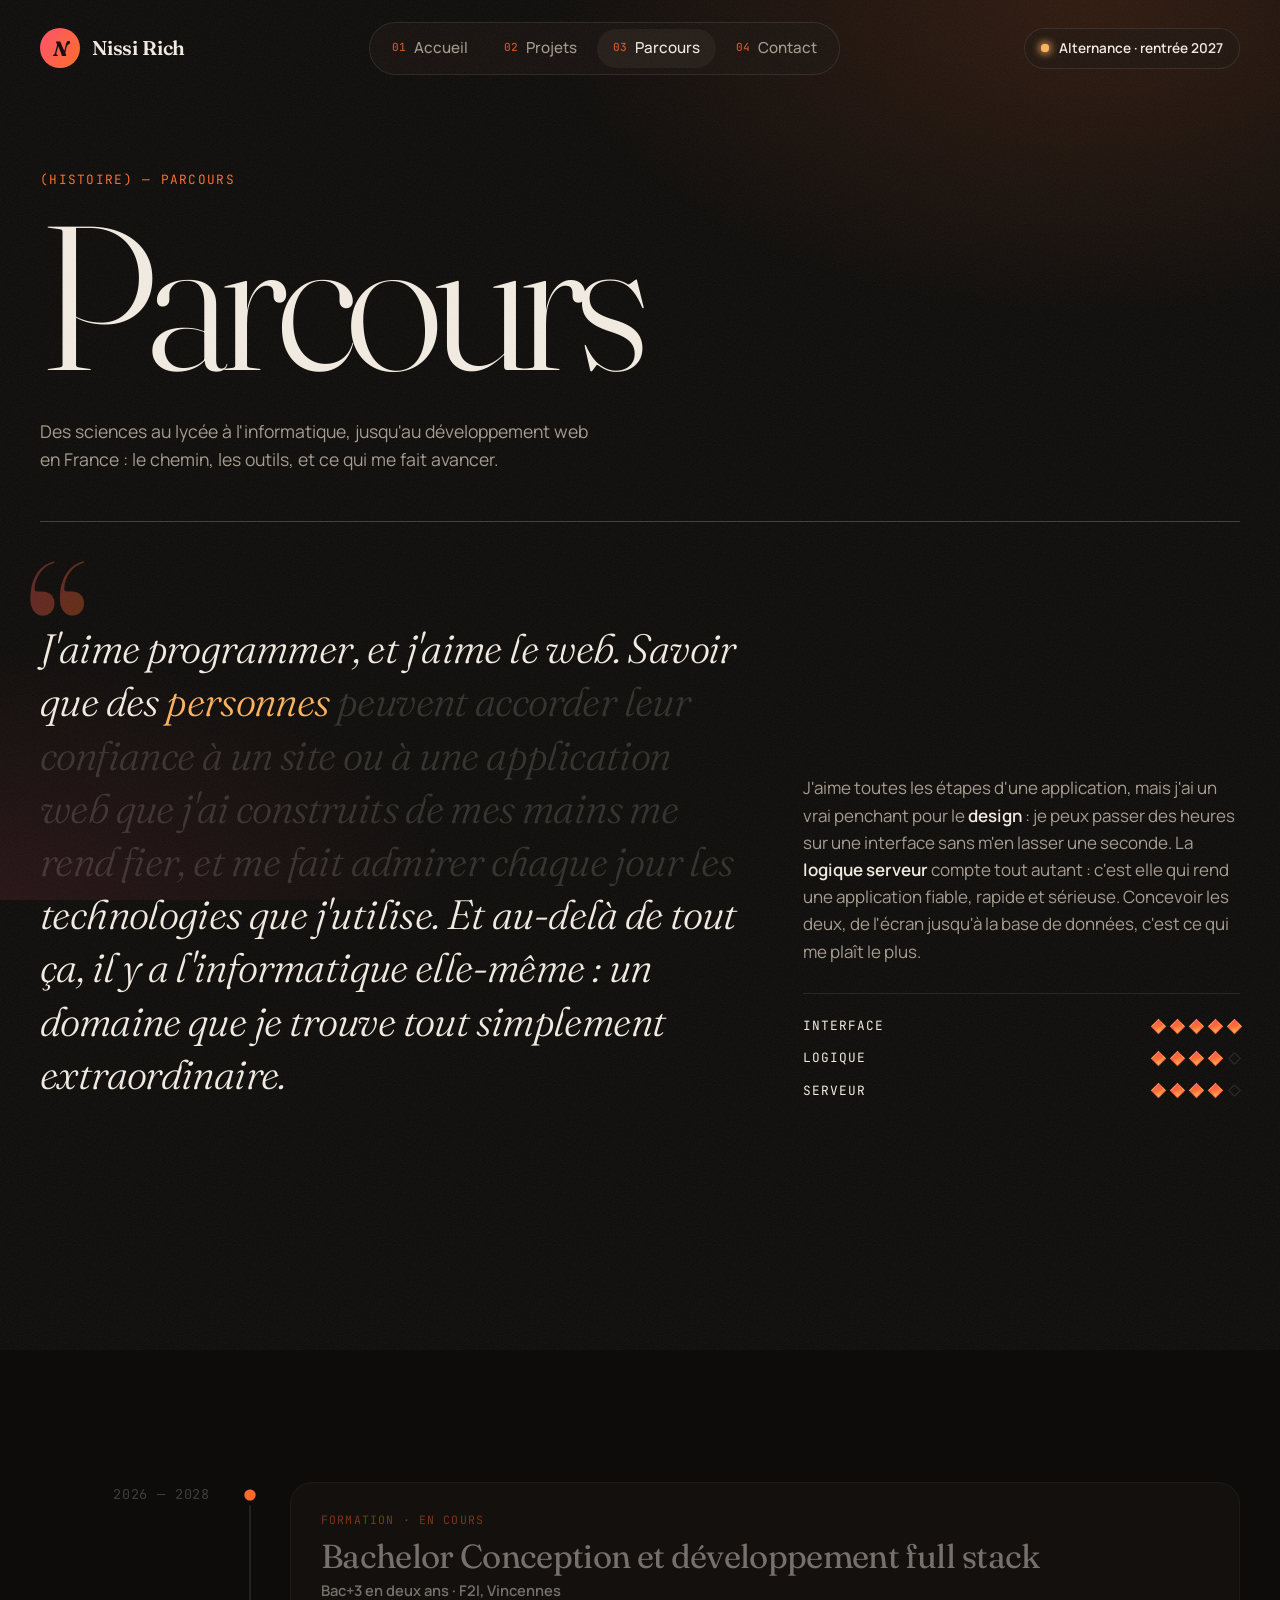
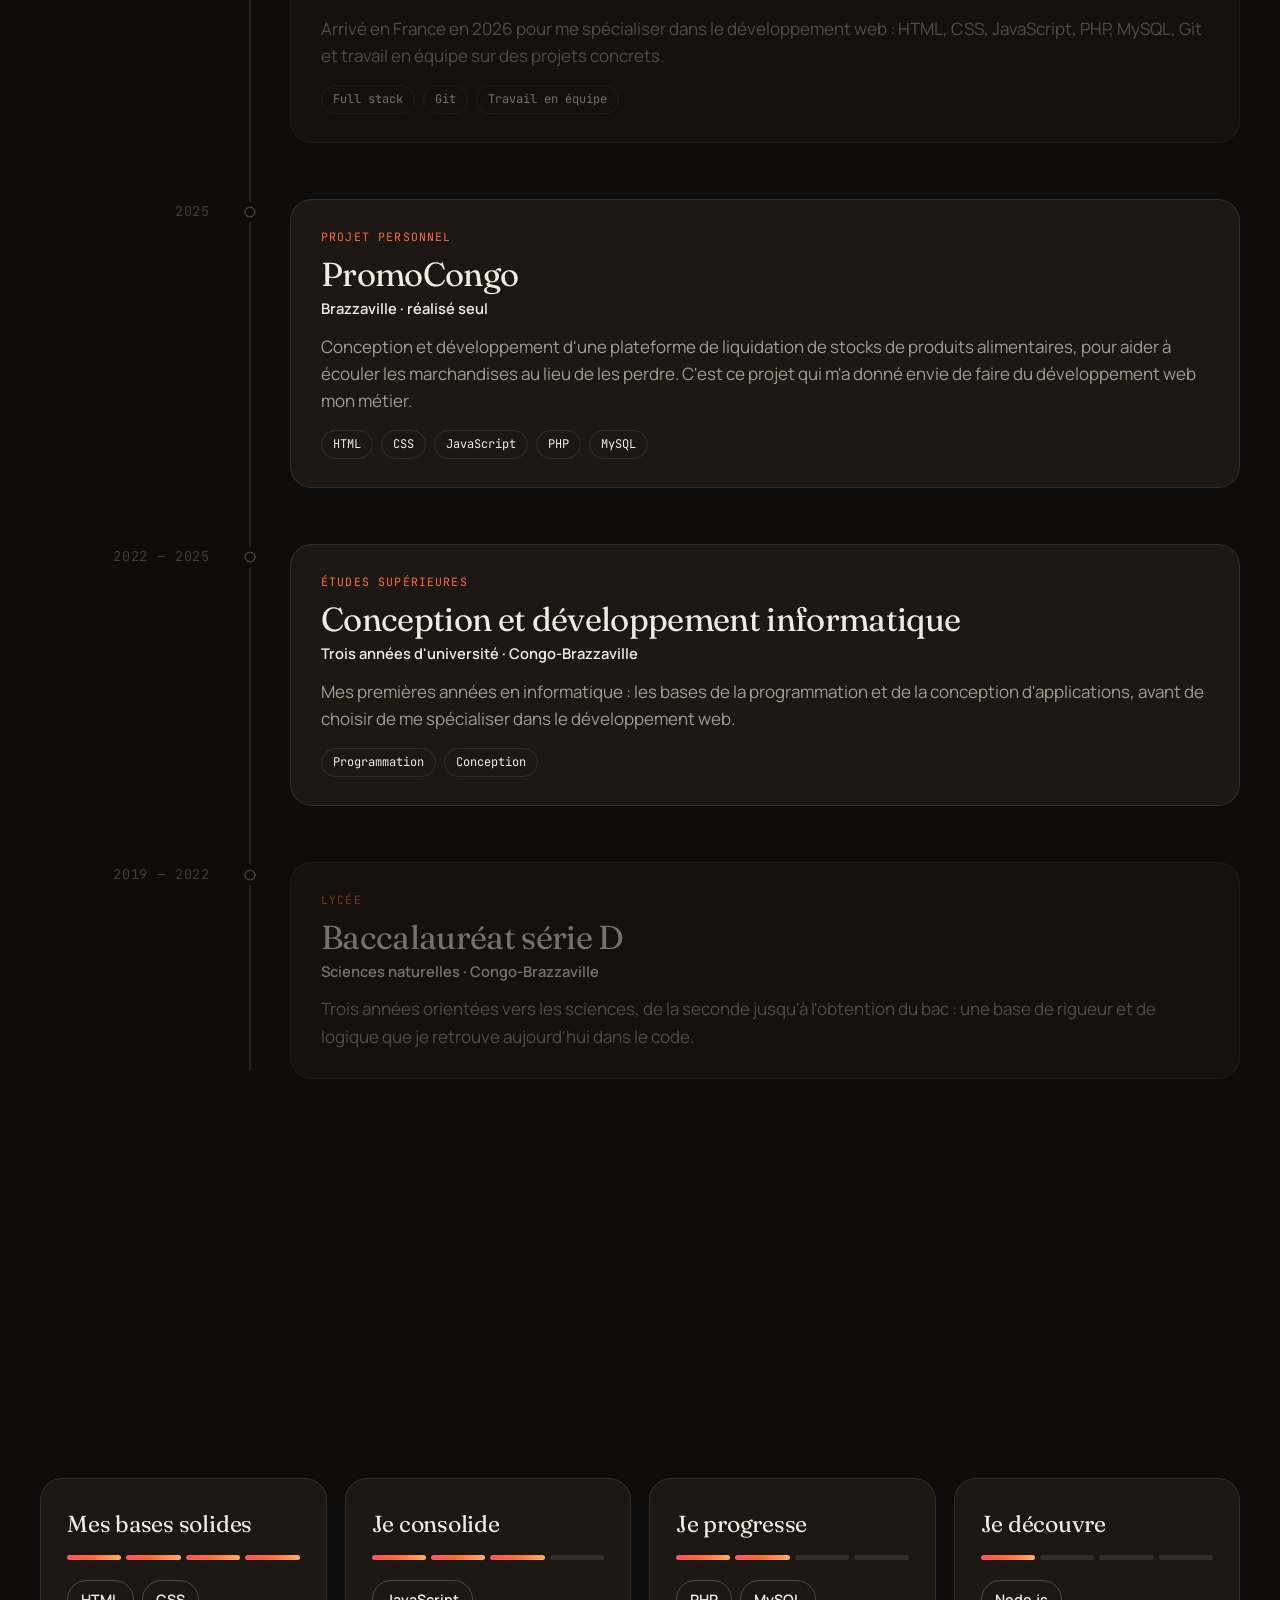
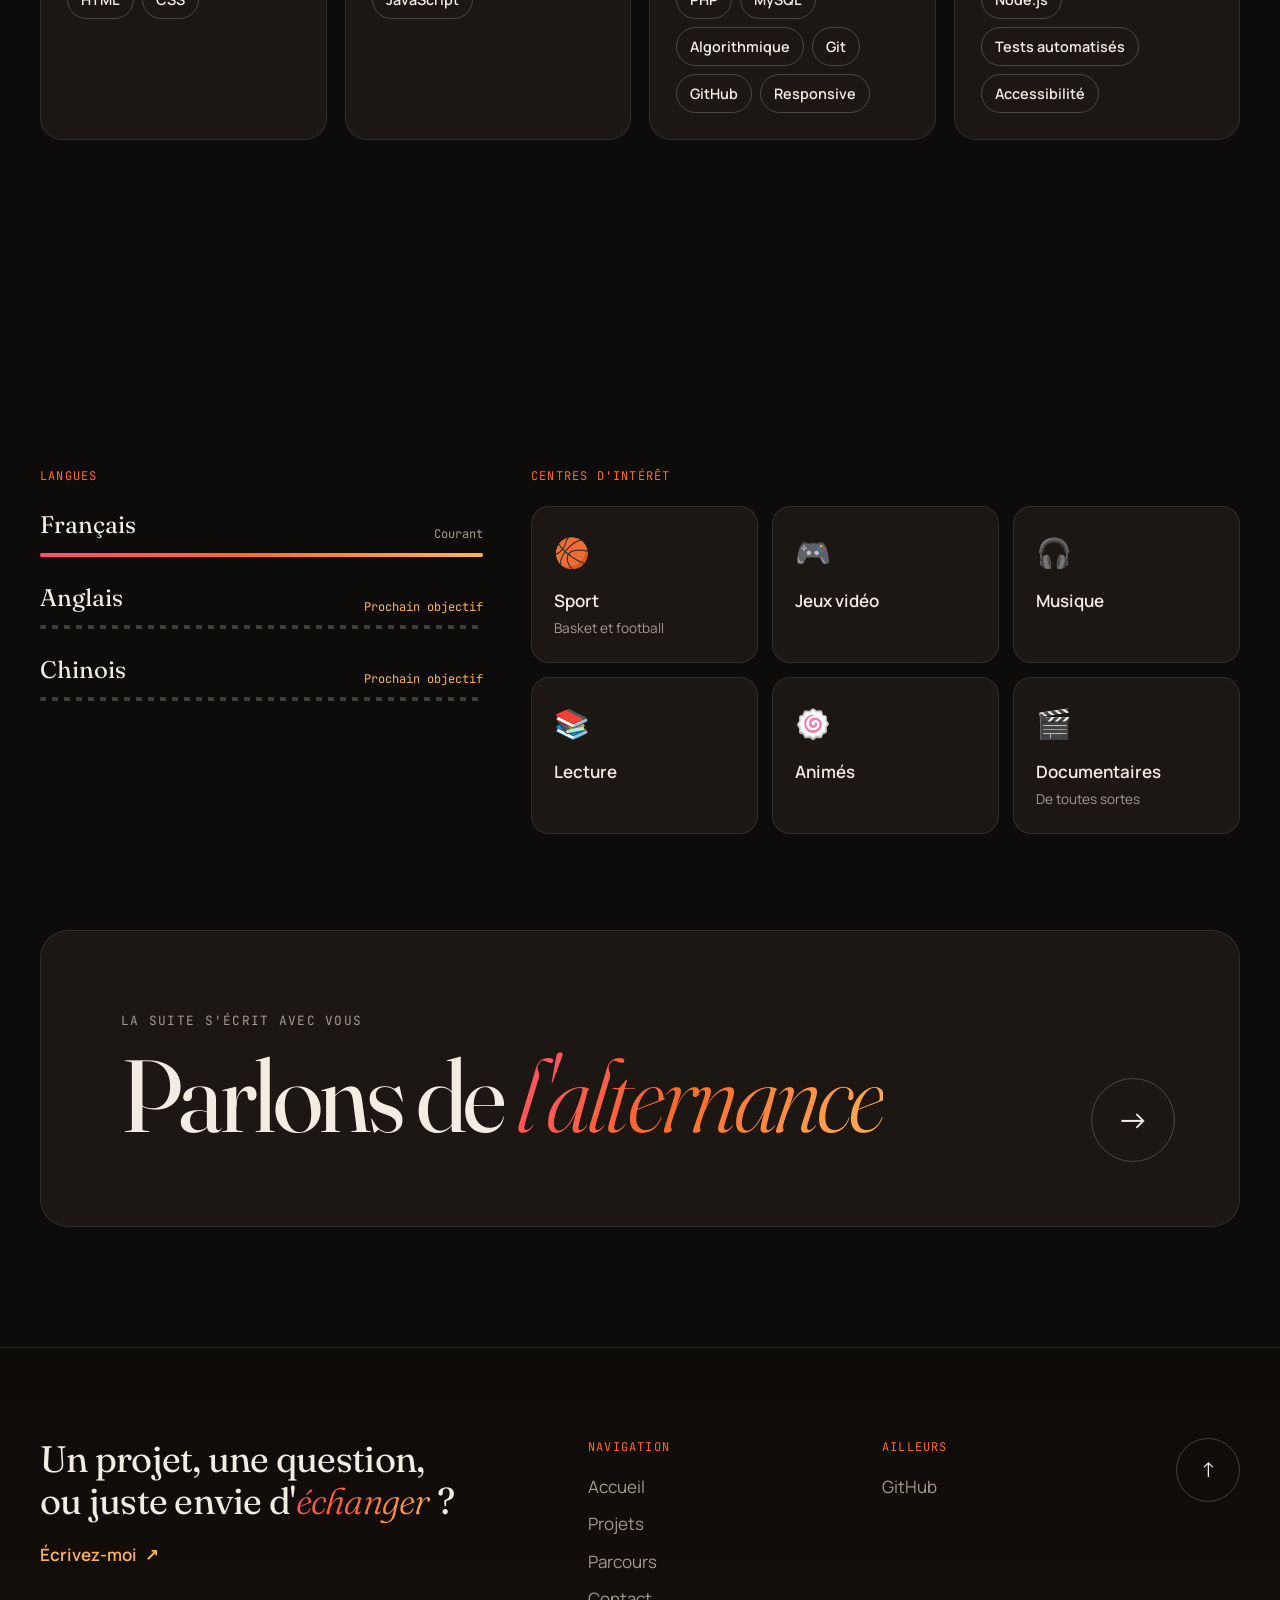
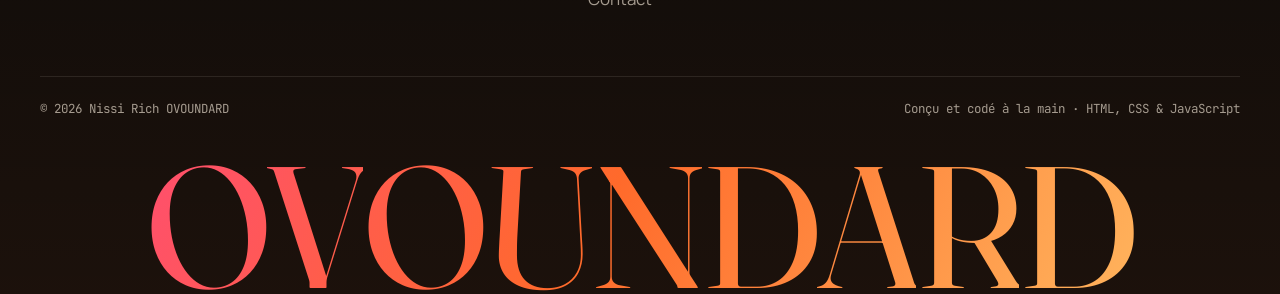
==== commit 300eacbc: "ajout de Git, GitHub et Responsive dans « Je progresse »" ====
--- a/parcours.html
+++ b/parcours.html
@@ -266,7 +266,7 @@
             <span class="gauge" aria-hidden="true"><i></i><i></i><i></i><i></i></span>
           </div>
           <ul class="chips-list">
-            <li>PHP</li><li>MySQL</li><li>Algorithmique</li>
+            <li>PHP</li><li>MySQL</li><li>Algorithmique</li><li>Git</li><li>GitHub</li><li>Responsive</li>
           </ul>
         </article>
 
@@ -276,7 +276,7 @@
             <span class="gauge" aria-hidden="true"><i></i><i></i><i></i><i></i></span>
           </div>
           <ul class="chips-list">
-            <li>Git</li><li>GitHub</li><li>Node.js</li><li>Tests automatisés</li><li>Responsive</li><li>Accessibilité</li>
+            <li>Node.js</li><li>Tests automatisés</li><li>Accessibilité</li>
           </ul>
         </article>
       </div>
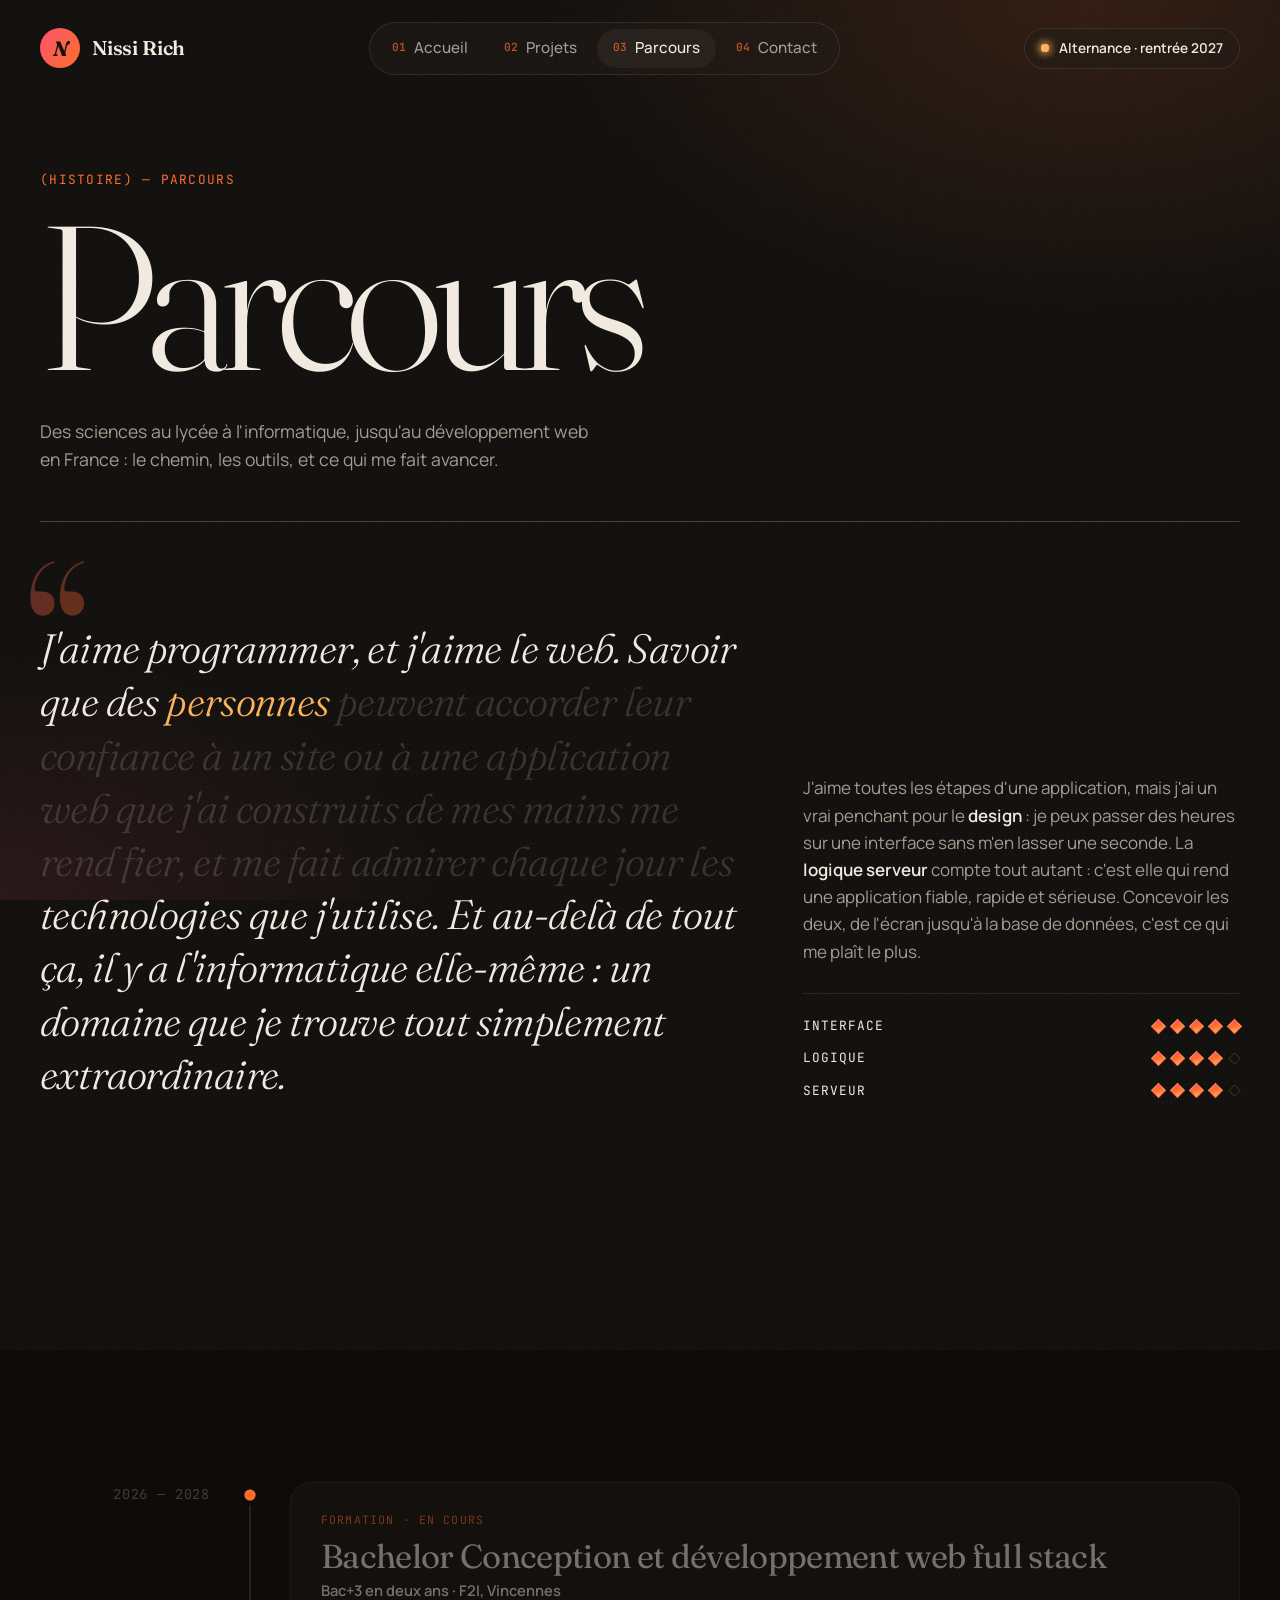
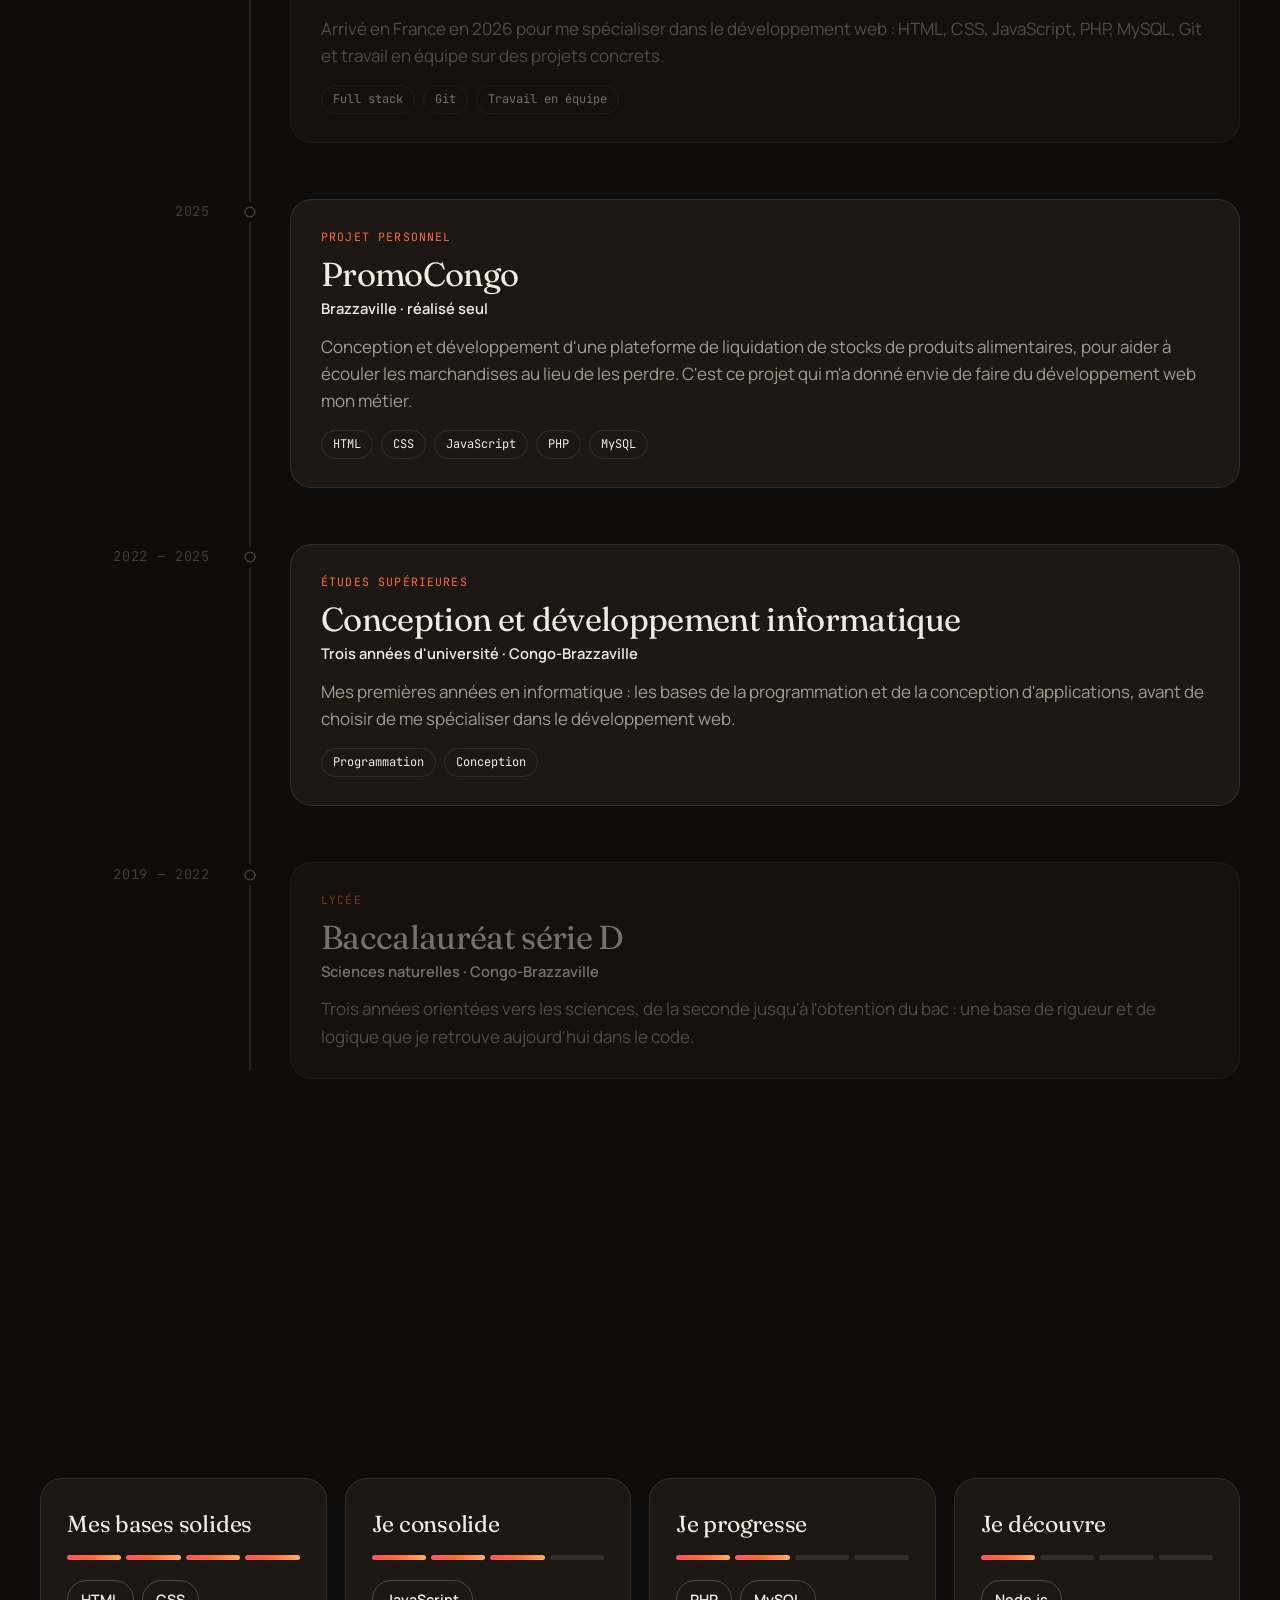
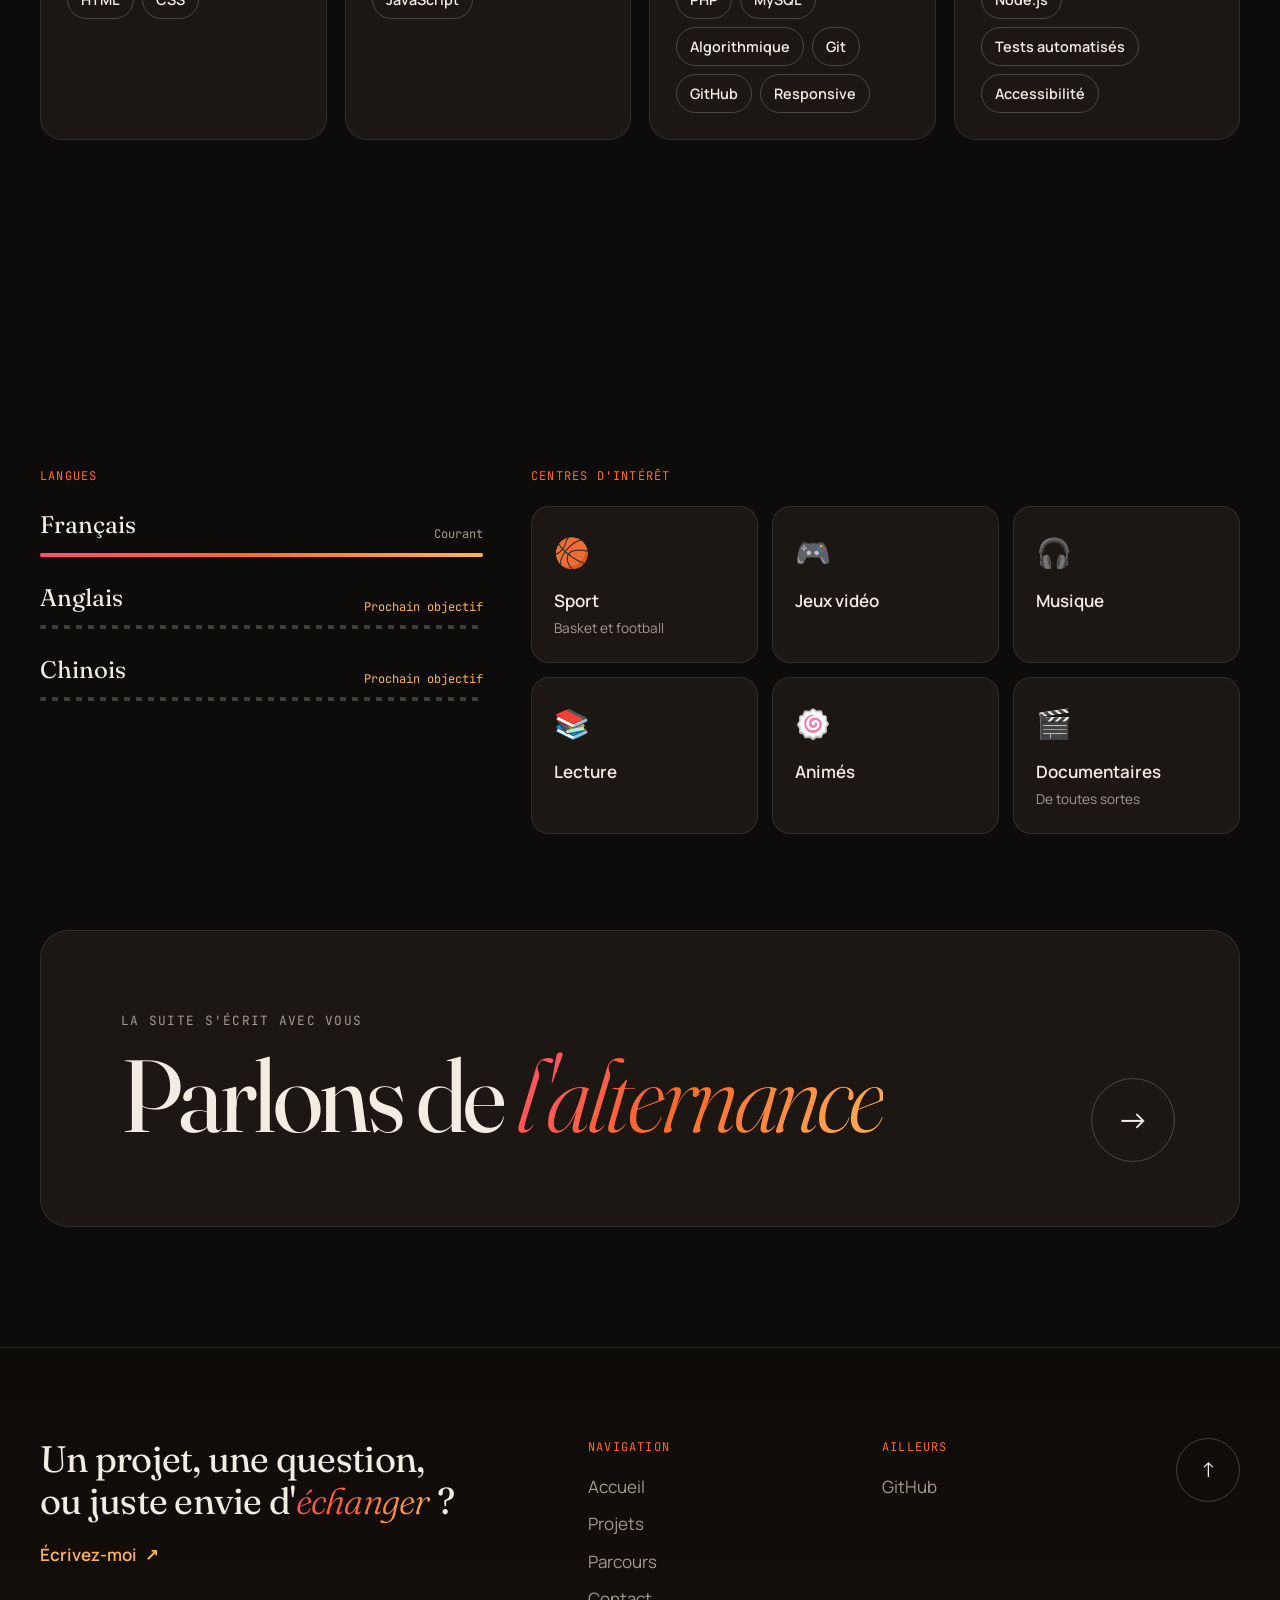
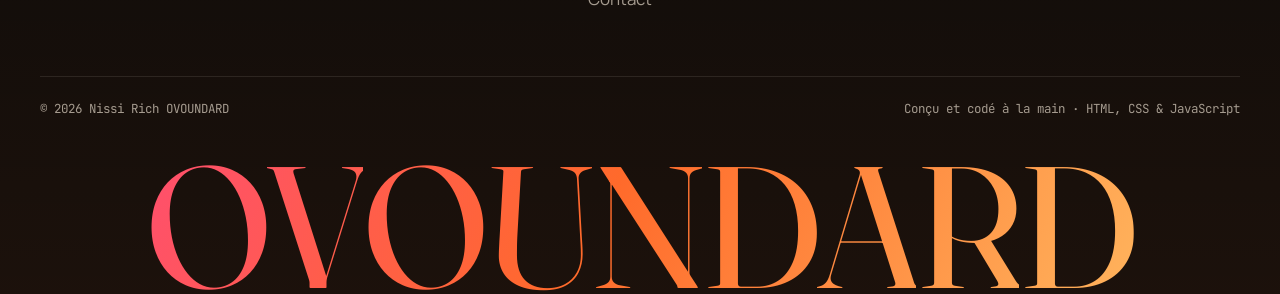
==== commit a7cdfa72: "content(parcours): nom exact de la formation" ====
--- a/parcours.html
+++ b/parcours.html
@@ -162,7 +162,7 @@
           <p class="tl-date">2026 — 2028</p>
           <div class="tl-card">
             <p class="tl-kicker">Formation · en cours</p>
-            <h3 class="tl-title">Bachelor Conception et développement full stack</h3>
+            <h3 class="tl-title">Bachelor Conception et développement web full stack</h3>
             <p class="tl-place">Bac+3 en deux ans · F2I, Vincennes</p>
             <p class="tl-text">
               Arrivé en France en 2026 pour me spécialiser dans le développement web : HTML, CSS,
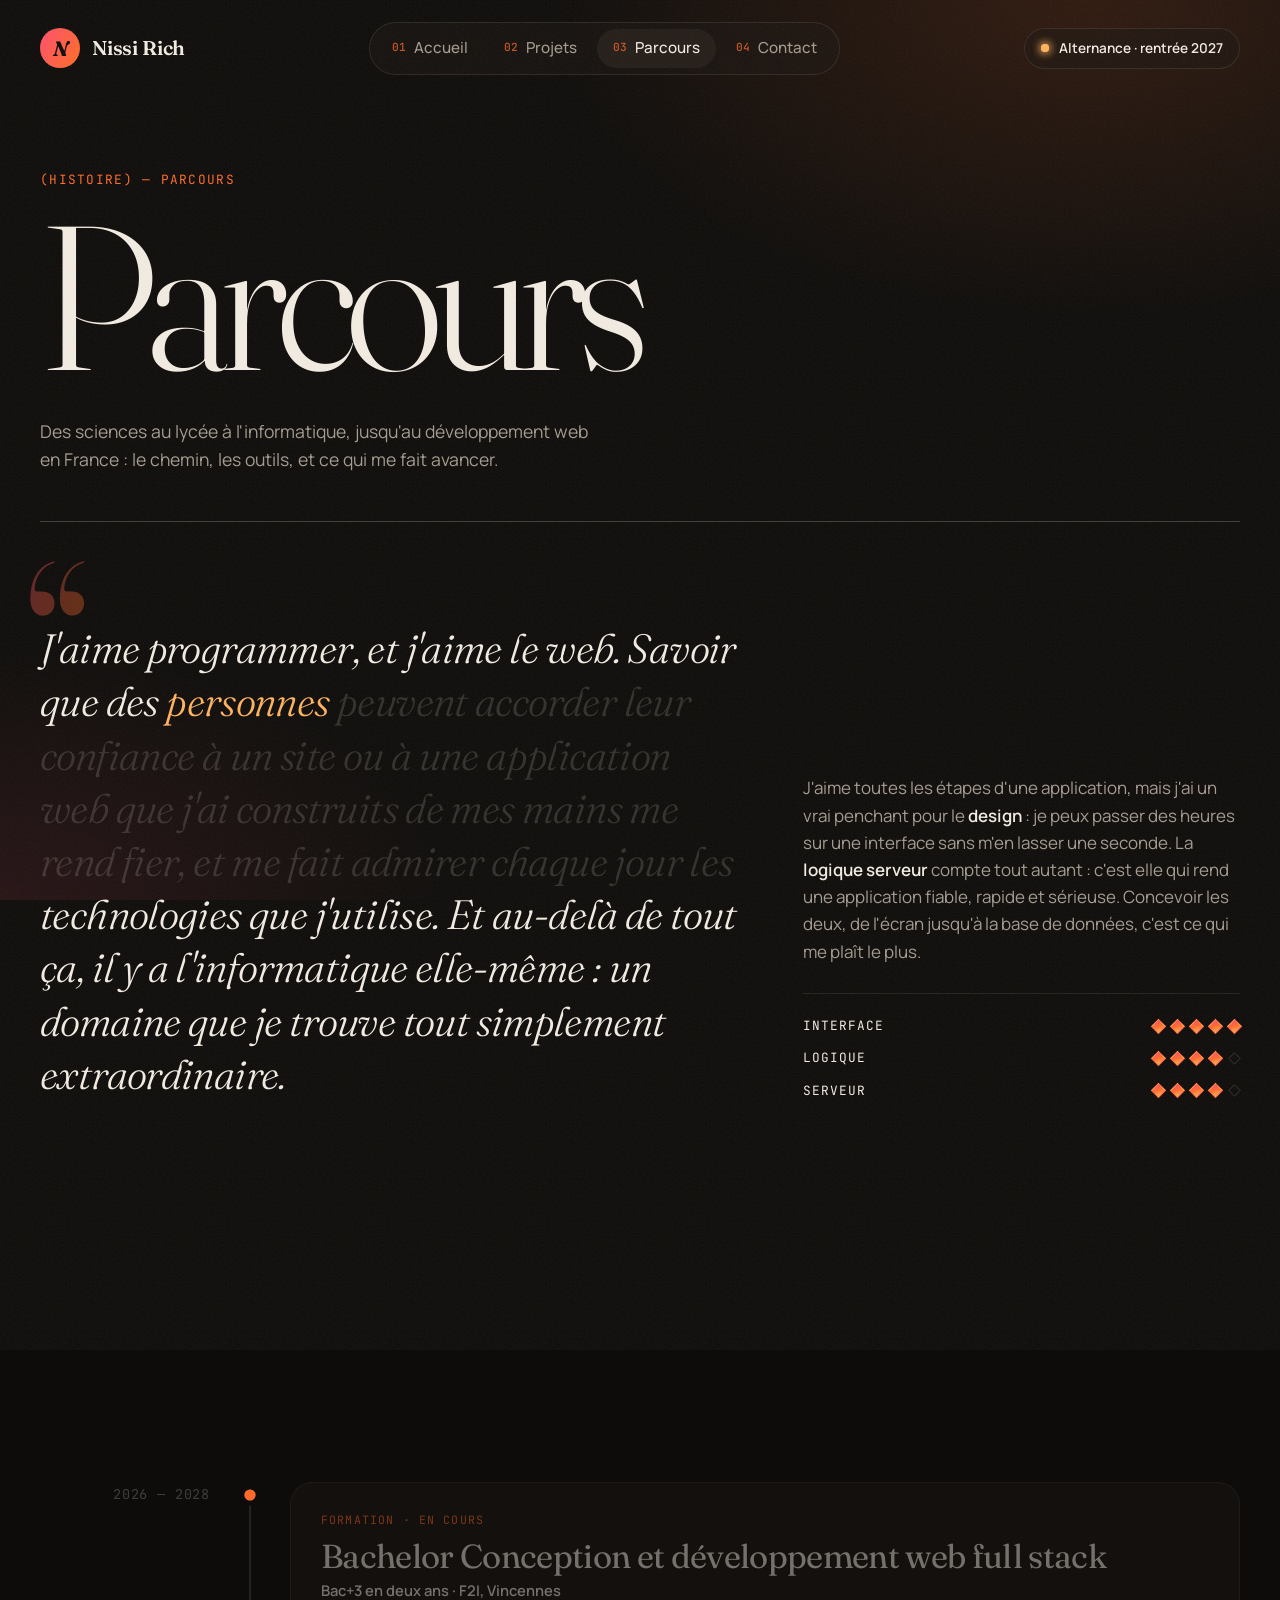
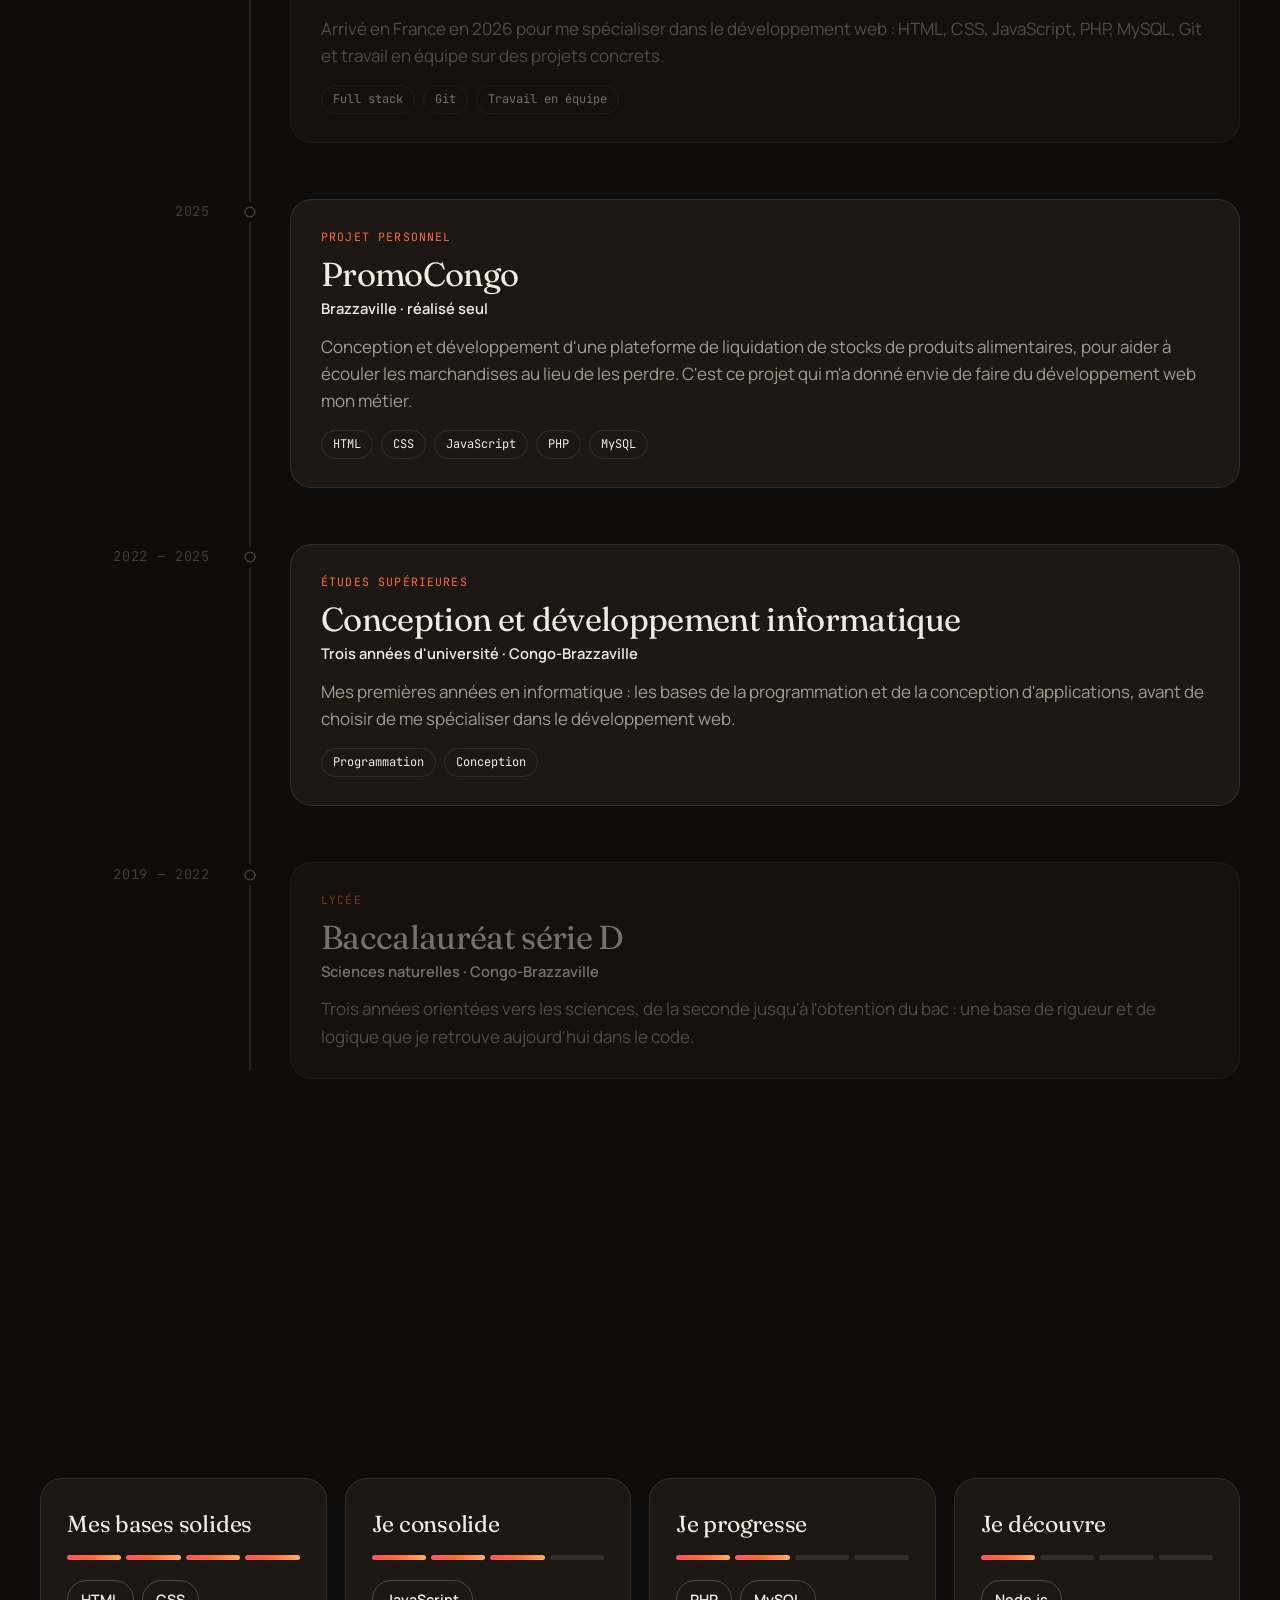
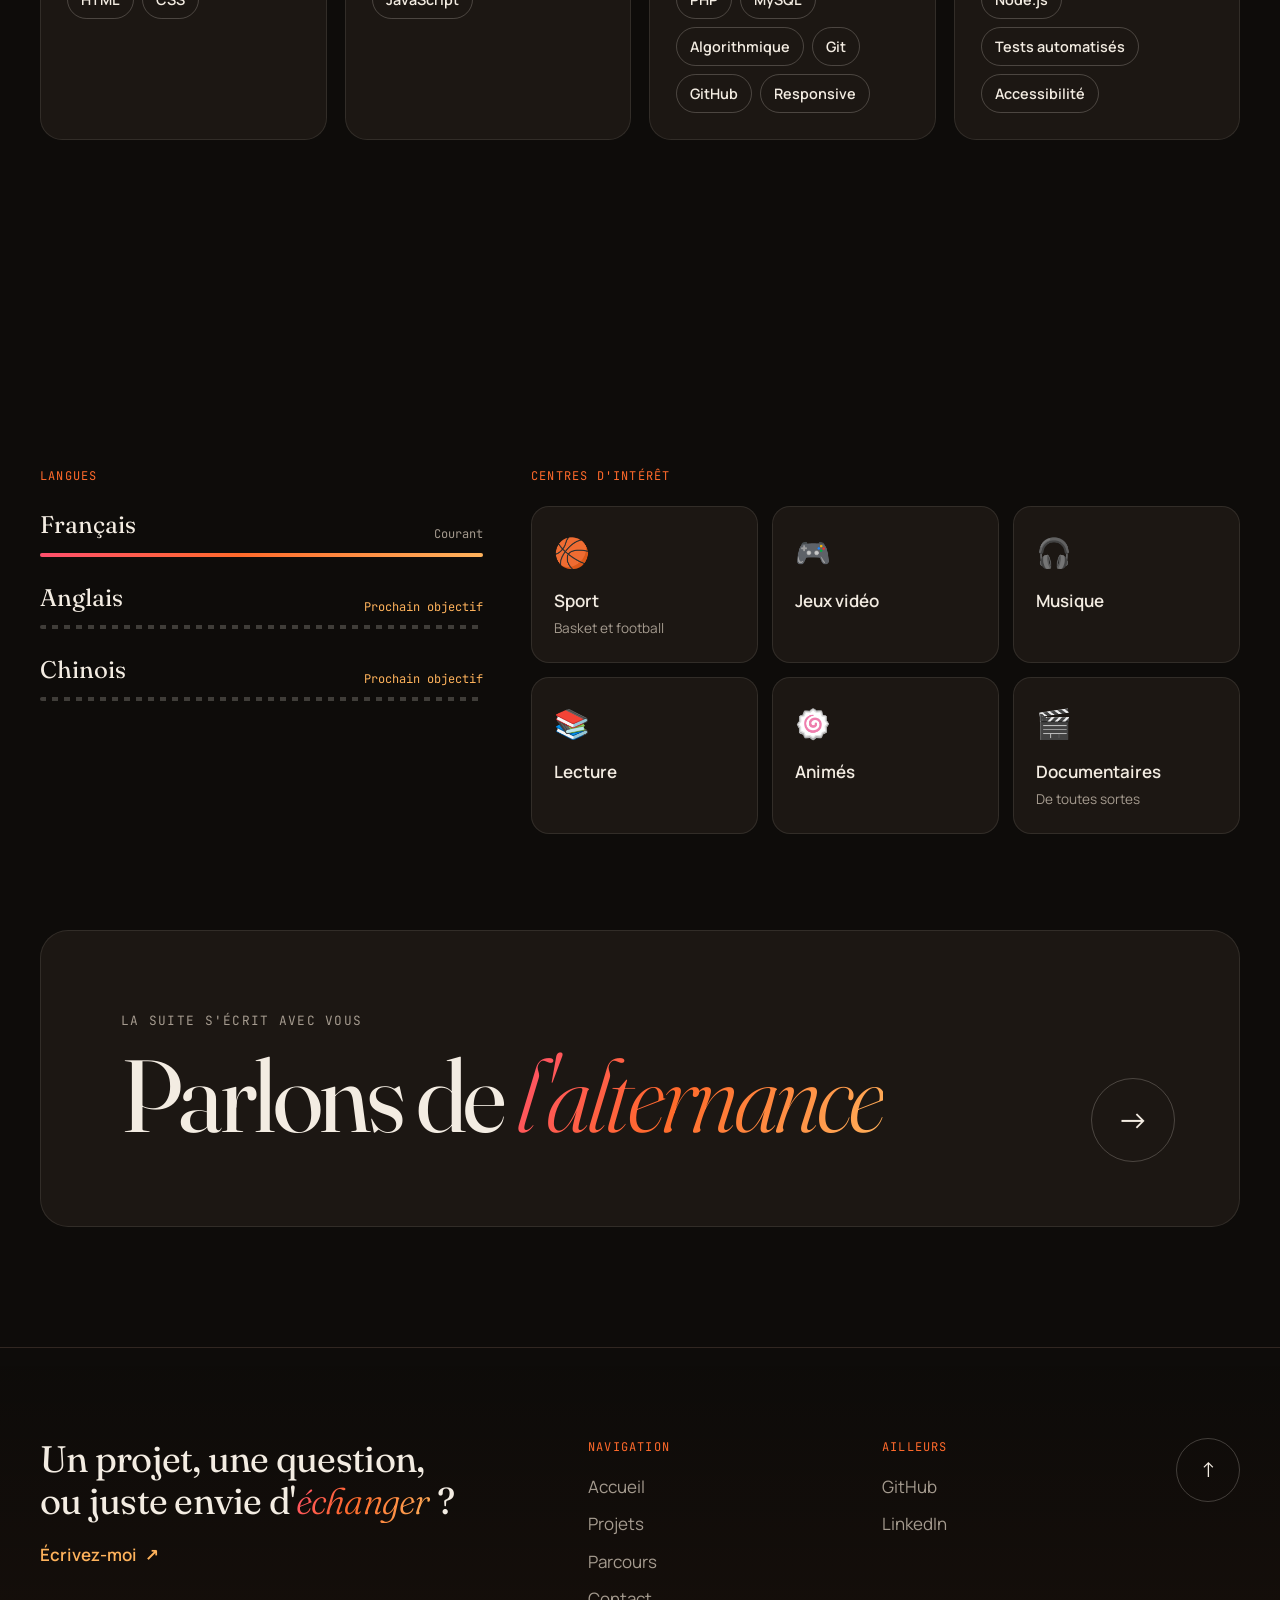
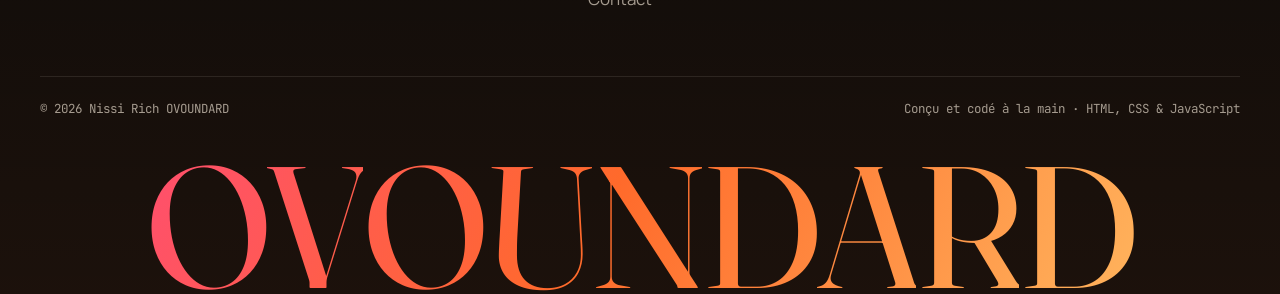
==== commit c5e879b0: "content: lien vers le dépôt du Tournoi des tris et nom de la formation" ====
--- a/parcours.html
+++ b/parcours.html
@@ -364,9 +364,7 @@
           <h3>Ailleurs</h3>
           <ul>
             <li><a href="https://github.com/r-ovoundard" target="_blank" rel="noopener">GitHub</a></li>
-            <!-- Quand tu auras un LinkedIn, ajoute une ligne comme celle-ci :
-            <li><a href="https://www.linkedin.com/in/TON-PROFIL" target="_blank" rel="noopener">LinkedIn</a></li>
-            -->
+            <li><a href="https://www.linkedin.com/in/rich-ovoundard-7603b143b" target="_blank" rel="noopener">LinkedIn</a></li>
           </ul>
         </div>
 
